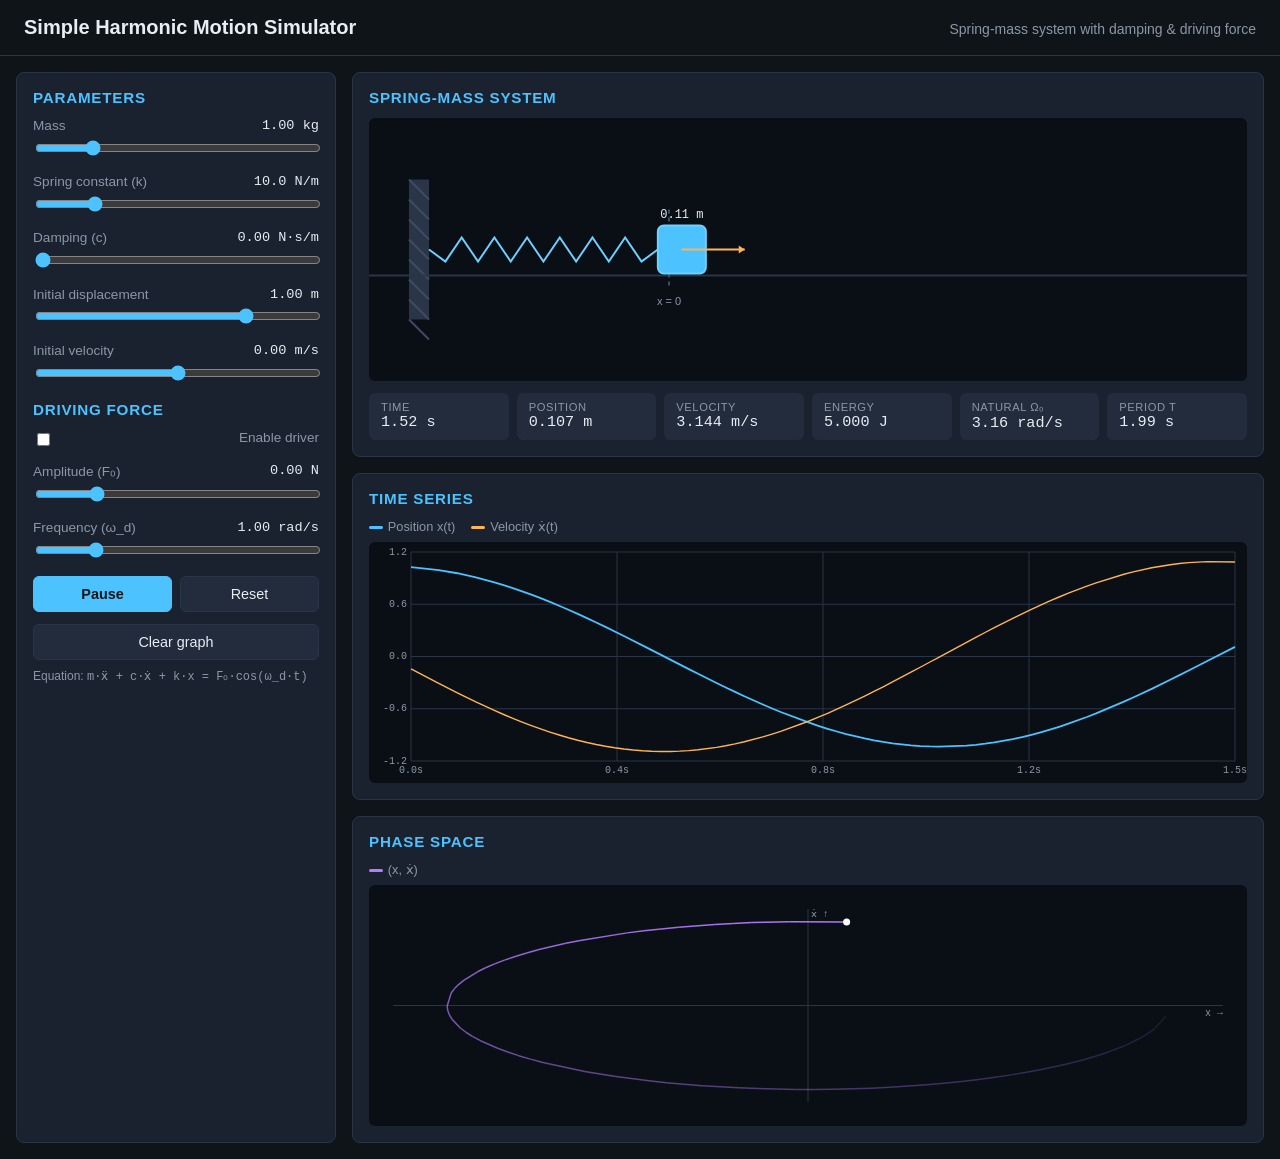
==== index.html @ 5de54f71 "Add simple harmonic motion simulator Single-page HTML/JS simulator for a spring-mass system. Integra" ====
<!DOCTYPE html>
<html lang="en">
<head>
<meta charset="UTF-8" />
<meta name="viewport" content="width=device-width, initial-scale=1.0" />
<title>Simple Harmonic Motion Simulator</title>
<style>
  :root {
    --bg: #0f1419;
    --panel: #1a2230;
    --panel-2: #222c3d;
    --text: #e6edf3;
    --muted: #8b97a8;
    --accent: #4cc2ff;
    --accent-2: #ffb454;
    --danger: #ff6b6b;
    --grid: #2a3547;
  }
  * { box-sizing: border-box; }
  html, body {
    margin: 0;
    padding: 0;
    background: var(--bg);
    color: var(--text);
    font-family: -apple-system, BlinkMacSystemFont, "Segoe UI", Roboto, sans-serif;
    min-height: 100vh;
  }
  header {
    padding: 1rem 1.5rem;
    border-bottom: 1px solid var(--grid);
    display: flex;
    justify-content: space-between;
    align-items: baseline;
    flex-wrap: wrap;
    gap: 0.5rem;
  }
  header h1 { margin: 0; font-size: 1.25rem; font-weight: 600; }
  header .subtitle { color: var(--muted); font-size: 0.875rem; }
  .layout {
    display: grid;
    grid-template-columns: 320px 1fr;
    gap: 1rem;
    padding: 1rem;
  }
  @media (max-width: 900px) {
    .layout { grid-template-columns: 1fr; }
  }
  .panel {
    background: var(--panel);
    border: 1px solid var(--grid);
    border-radius: 8px;
    padding: 1rem;
  }
  .panel h2 {
    margin: 0 0 0.75rem 0;
    font-size: 0.95rem;
    font-weight: 600;
    color: var(--accent);
    text-transform: uppercase;
    letter-spacing: 0.05em;
  }
  .control {
    margin-bottom: 0.9rem;
  }
  .control label {
    display: flex;
    justify-content: space-between;
    font-size: 0.85rem;
    color: var(--muted);
    margin-bottom: 0.3rem;
  }
  .control label .value {
    color: var(--text);
    font-variant-numeric: tabular-nums;
    font-family: ui-monospace, "SF Mono", Menlo, monospace;
  }
  .control input[type="range"] {
    width: 100%;
    accent-color: var(--accent);
  }
  .control input[type="checkbox"] {
    margin-right: 0.5rem;
    accent-color: var(--accent);
  }
  .button-row {
    display: grid;
    grid-template-columns: 1fr 1fr;
    gap: 0.5rem;
    margin-top: 0.75rem;
  }
  button {
    background: var(--panel-2);
    color: var(--text);
    border: 1px solid var(--grid);
    border-radius: 6px;
    padding: 0.55rem 0.75rem;
    cursor: pointer;
    font-size: 0.9rem;
    transition: background 0.15s, border-color 0.15s;
  }
  button:hover { background: #2d3a50; border-color: var(--accent); }
  button.primary { background: var(--accent); color: #0f1419; border-color: var(--accent); font-weight: 600; }
  button.primary:hover { background: #6dd0ff; }
  .stage {
    display: flex;
    flex-direction: column;
    gap: 1rem;
  }
  canvas {
    display: block;
    width: 100%;
    background: #0a0f16;
    border-radius: 6px;
  }
  .readout {
    display: grid;
    grid-template-columns: repeat(auto-fit, minmax(120px, 1fr));
    gap: 0.5rem;
    margin-top: 0.75rem;
  }
  .readout .item {
    background: var(--panel-2);
    border-radius: 6px;
    padding: 0.5rem 0.75rem;
  }
  .readout .item .k {
    font-size: 0.7rem;
    color: var(--muted);
    text-transform: uppercase;
    letter-spacing: 0.05em;
  }
  .readout .item .v {
    font-family: ui-monospace, "SF Mono", Menlo, monospace;
    font-size: 0.95rem;
    font-variant-numeric: tabular-nums;
  }
  .legend {
    display: flex;
    gap: 1rem;
    font-size: 0.8rem;
    color: var(--muted);
    margin-bottom: 0.5rem;
  }
  .legend .swatch {
    display: inline-block;
    width: 14px;
    height: 3px;
    vertical-align: middle;
    margin-right: 0.3rem;
    border-radius: 2px;
  }
  .note {
    font-size: 0.75rem;
    color: var(--muted);
    margin-top: 0.5rem;
    line-height: 1.4;
  }
</style>
</head>
<body>
<header>
  <h1>Simple Harmonic Motion Simulator</h1>
  <div class="subtitle">Spring-mass system with damping &amp; driving force</div>
</header>

<div class="layout">
  <aside class="panel">
    <h2>Parameters</h2>

    <div class="control">
      <label>Mass <span class="value" id="massValue">1.00 kg</span></label>
      <input type="range" id="mass" min="0.1" max="5" step="0.05" value="1" />
    </div>

    <div class="control">
      <label>Spring constant (k) <span class="value" id="kValue">10.0 N/m</span></label>
      <input type="range" id="k" min="0.5" max="50" step="0.1" value="10" />
    </div>

    <div class="control">
      <label>Damping (c) <span class="value" id="cValue">0.00 N·s/m</span></label>
      <input type="range" id="c" min="0" max="4" step="0.01" value="0" />
    </div>

    <div class="control">
      <label>Initial displacement <span class="value" id="x0Value">1.00 m</span></label>
      <input type="range" id="x0" min="-2" max="2" step="0.05" value="1" />
    </div>

    <div class="control">
      <label>Initial velocity <span class="value" id="v0Value">0.00 m/s</span></label>
      <input type="range" id="v0" min="-5" max="5" step="0.05" value="0" />
    </div>

    <h2 style="margin-top:1rem">Driving Force</h2>
    <div class="control">
      <label><input type="checkbox" id="driveEnabled" /> Enable driver</label>
    </div>
    <div class="control">
      <label>Amplitude (F₀) <span class="value" id="fValue">0.00 N</span></label>
      <input type="range" id="driveF" min="0" max="10" step="0.1" value="2" />
    </div>
    <div class="control">
      <label>Frequency (ω_d) <span class="value" id="wdValue">1.00 rad/s</span></label>
      <input type="range" id="driveW" min="0.1" max="15" step="0.05" value="3" />
    </div>

    <div class="button-row">
      <button id="playBtn" class="primary">Pause</button>
      <button id="resetBtn">Reset</button>
    </div>
    <div class="button-row" style="grid-template-columns: 1fr;">
      <button id="clearTraceBtn">Clear graph</button>
    </div>

    <p class="note">
      Equation: <span style="font-family:ui-monospace,monospace">m·ẍ + c·ẋ + k·x = F₀·cos(ω_d·t)</span>
    </p>
  </aside>

  <main class="stage">
    <div class="panel">
      <h2>Spring-Mass System</h2>
      <canvas id="sim" width="800" height="240"></canvas>
      <div class="readout">
        <div class="item"><div class="k">Time</div><div class="v" id="rTime">0.00 s</div></div>
        <div class="item"><div class="k">Position</div><div class="v" id="rX">0.00 m</div></div>
        <div class="item"><div class="k">Velocity</div><div class="v" id="rV">0.00 m/s</div></div>
        <div class="item"><div class="k">Energy</div><div class="v" id="rE">0.00 J</div></div>
        <div class="item"><div class="k">Natural ω₀</div><div class="v" id="rW0">0.00 rad/s</div></div>
        <div class="item"><div class="k">Period T</div><div class="v" id="rT">0.00 s</div></div>
      </div>
    </div>

    <div class="panel">
      <h2>Time Series</h2>
      <div class="legend">
        <span><span class="swatch" style="background:#4cc2ff"></span>Position x(t)</span>
        <span><span class="swatch" style="background:#ffb454"></span>Velocity ẋ(t)</span>
      </div>
      <canvas id="graph" width="800" height="220"></canvas>
    </div>

    <div class="panel">
      <h2>Phase Space</h2>
      <div class="legend">
        <span><span class="swatch" style="background:#b47cff"></span>(x, ẋ)</span>
      </div>
      <canvas id="phase" width="800" height="220"></canvas>
    </div>
  </main>
</div>

<script>
(() => {
  "use strict";

  const params = {
    m: 1, k: 10, c: 0, x0: 1, v0: 0,
    driveEnabled: false, F0: 2, wd: 3,
  };

  const state = {
    t: 0, x: params.x0, v: params.v0,
    running: true,
  };

  // Trace buffers
  const MAX_SAMPLES = 1200;
  const trace = { t: [], x: [], v: [] };
  const phaseTrace = { x: [], v: [] };
  const PHASE_MAX = 800;

  // Bind controls
  const bind = (id, key, fmt) => {
    const el = document.getElementById(id);
    const out = document.getElementById(id + "Value");
    const update = () => {
      params[key] = parseFloat(el.value);
      if (out) out.textContent = fmt(params[key]);
    };
    el.addEventListener("input", update);
    update();
  };
  bind("mass", "m", v => v.toFixed(2) + " kg");
  bind("k", "k", v => v.toFixed(1) + " N/m");
  bind("c", "c", v => v.toFixed(2) + " N·s/m");
  bind("x0", "x0", v => v.toFixed(2) + " m");
  bind("v0", "v0", v => v.toFixed(2) + " m/s");
  bind("driveF", "F0", v => v.toFixed(2) + " N");
  bind("driveW", "wd", v => v.toFixed(2) + " rad/s");

  const driveCb = document.getElementById("driveEnabled");
  driveCb.addEventListener("change", () => { params.driveEnabled = driveCb.checked; });

  document.getElementById("playBtn").addEventListener("click", (e) => {
    state.running = !state.running;
    e.target.textContent = state.running ? "Pause" : "Play";
  });
  document.getElementById("resetBtn").addEventListener("click", () => {
    state.t = 0;
    state.x = params.x0;
    state.v = params.v0;
    trace.t.length = trace.x.length = trace.v.length = 0;
    phaseTrace.x.length = phaseTrace.v.length = 0;
  });
  document.getElementById("clearTraceBtn").addEventListener("click", () => {
    trace.t.length = trace.x.length = trace.v.length = 0;
    phaseTrace.x.length = phaseTrace.v.length = 0;
  });

  // Force function for the ODE
  const force = (x, v, t) => {
    const spring = -params.k * x;
    const damp = -params.c * v;
    const drive = params.driveEnabled ? params.F0 * Math.cos(params.wd * t) : 0;
    return (spring + damp + drive) / params.m;
  };

  // RK4 integrator for m·ẍ + c·ẋ + k·x = F(t)
  const rk4Step = (dt) => {
    const { x, v, t } = state;
    const k1x = v;
    const k1v = force(x, v, t);
    const k2x = v + 0.5 * dt * k1v;
    const k2v = force(x + 0.5 * dt * k1x, v + 0.5 * dt * k1v, t + 0.5 * dt);
    const k3x = v + 0.5 * dt * k2v;
    const k3v = force(x + 0.5 * dt * k2x, v + 0.5 * dt * k2v, t + 0.5 * dt);
    const k4x = v + dt * k3v;
    const k4v = force(x + dt * k3x, v + dt * k3v, t + dt);
    state.x += (dt / 6) * (k1x + 2 * k2x + 2 * k3x + k4x);
    state.v += (dt / 6) * (k1v + 2 * k2v + 2 * k3v + k4v);
    state.t += dt;
  };

  // DPI-aware canvas helper
  const fitCanvas = (canvas) => {
    const dpr = window.devicePixelRatio || 1;
    const rect = canvas.getBoundingClientRect();
    if (canvas.width !== Math.floor(rect.width * dpr) ||
        canvas.height !== Math.floor(rect.height * dpr)) {
      canvas.width = Math.floor(rect.width * dpr);
      canvas.height = Math.floor(rect.height * dpr);
    }
    const ctx = canvas.getContext("2d");
    ctx.setTransform(dpr, 0, 0, dpr, 0, 0);
    return { ctx, w: rect.width, h: rect.height };
  };

  // ---------- Rendering ----------
  const simCanvas = document.getElementById("sim");
  const graphCanvas = document.getElementById("graph");
  const phaseCanvas = document.getElementById("phase");

  const drawSim = () => {
    const { ctx, w, h } = fitCanvas(simCanvas);
    ctx.clearRect(0, 0, w, h);

    const wallX = 60;
    const baseY = h / 2;
    const pxPerM = Math.min((w - wallX - 100) / 4, 120);
    const massX = wallX + pxPerM * (2 + state.x);
    const massSize = 48;

    // Wall
    ctx.fillStyle = "#2a3547";
    ctx.fillRect(wallX - 20, baseY - 70, 20, 140);
    ctx.strokeStyle = "#3d4c64";
    for (let i = 0; i < 8; i++) {
      ctx.beginPath();
      ctx.moveTo(wallX - 20, baseY - 70 + i * 20);
      ctx.lineTo(wallX, baseY - 70 + i * 20 + 20);
      ctx.stroke();
    }

    // Floor
    ctx.strokeStyle = "#2a3547";
    ctx.lineWidth = 2;
    ctx.beginPath();
    ctx.moveTo(0, baseY + massSize / 2 + 2);
    ctx.lineTo(w, baseY + massSize / 2 + 2);
    ctx.stroke();

    // Equilibrium marker
    const equilibriumX = wallX + pxPerM * 2;
    ctx.strokeStyle = "#3d4c64";
    ctx.setLineDash([4, 4]);
    ctx.beginPath();
    ctx.moveTo(equilibriumX, baseY - 40);
    ctx.lineTo(equilibriumX, baseY + 40);
    ctx.stroke();
    ctx.setLineDash([]);
    ctx.fillStyle = "#8b97a8";
    ctx.font = "11px -apple-system, sans-serif";
    ctx.textAlign = "center";
    ctx.fillText("x = 0", equilibriumX, baseY + 55);

    // Spring (zigzag)
    const coils = 14;
    const springStart = wallX;
    const springEnd = massX - massSize / 2;
    const springLen = springEnd - springStart;
    const amp = 12;
    ctx.strokeStyle = "#6dd0ff";
    ctx.lineWidth = 2;
    ctx.beginPath();
    ctx.moveTo(springStart, baseY);
    for (let i = 1; i < coils; i++) {
      const x = springStart + (i / coils) * springLen;
      const y = baseY + (i % 2 === 0 ? -amp : amp);
      ctx.lineTo(x, y);
    }
    ctx.lineTo(springEnd, baseY);
    ctx.stroke();

    // Mass block
    ctx.fillStyle = "#4cc2ff";
    ctx.strokeStyle = "#6dd0ff";
    ctx.lineWidth = 2;
    const mx = massX - massSize / 2;
    const my = baseY - massSize / 2;
    ctx.beginPath();
    ctx.roundRect(mx, my, massSize, massSize, 6);
    ctx.fill();
    ctx.stroke();

    // Velocity arrow
    if (Math.abs(state.v) > 0.05) {
      const arrowLen = Math.sign(state.v) * Math.min(80, Math.abs(state.v) * 20);
      const ay = baseY;
      const ax0 = massX;
      const ax1 = massX + arrowLen;
      ctx.strokeStyle = "#ffb454";
      ctx.fillStyle = "#ffb454";
      ctx.lineWidth = 2;
      ctx.beginPath();
      ctx.moveTo(ax0, ay);
      ctx.lineTo(ax1, ay);
      ctx.stroke();
      const head = 6 * Math.sign(state.v);
      ctx.beginPath();
      ctx.moveTo(ax1, ay);
      ctx.lineTo(ax1 - head, ay - 4);
      ctx.lineTo(ax1 - head, ay + 4);
      ctx.closePath();
      ctx.fill();
    }

    // Position text
    ctx.fillStyle = "#e6edf3";
    ctx.font = "12px ui-monospace, monospace";
    ctx.textAlign = "center";
    ctx.fillText(state.x.toFixed(2) + " m", massX, my - 8);
  };

  const drawGraph = () => {
    const { ctx, w, h } = fitCanvas(graphCanvas);
    ctx.clearRect(0, 0, w, h);
    if (trace.t.length < 2) return;

    const pad = { l: 42, r: 12, t: 10, b: 22 };
    const plotW = w - pad.l - pad.r;
    const plotH = h - pad.t - pad.b;

    const t0 = trace.t[0];
    const t1 = trace.t[trace.t.length - 1];
    const tRange = Math.max(0.5, t1 - t0);

    let maxVal = 0.1;
    for (let i = 0; i < trace.x.length; i++) {
      maxVal = Math.max(maxVal, Math.abs(trace.x[i]), Math.abs(trace.v[i]) / 3);
    }
    maxVal *= 1.1;

    // Grid
    ctx.strokeStyle = "#2a3547";
    ctx.lineWidth = 1;
    ctx.font = "10px ui-monospace, monospace";
    ctx.fillStyle = "#8b97a8";
    ctx.textAlign = "right";
    ctx.textBaseline = "middle";
    for (let i = -2; i <= 2; i++) {
      const y = pad.t + plotH / 2 - (i / 2) * (plotH / 2);
      ctx.beginPath();
      ctx.moveTo(pad.l, y);
      ctx.lineTo(pad.l + plotW, y);
      ctx.stroke();
      ctx.fillText((i / 2 * maxVal).toFixed(1), pad.l - 4, y);
    }
    ctx.textAlign = "center";
    ctx.textBaseline = "top";
    for (let i = 0; i <= 4; i++) {
      const x = pad.l + (i / 4) * plotW;
      ctx.beginPath();
      ctx.moveTo(x, pad.t);
      ctx.lineTo(x, pad.t + plotH);
      ctx.stroke();
      ctx.fillText((t0 + (i / 4) * tRange).toFixed(1) + "s", x, pad.t + plotH + 4);
    }

    const toY = (v) => pad.t + plotH / 2 - (v / maxVal) * (plotH / 2);
    const toX = (t) => pad.l + ((t - t0) / tRange) * plotW;

    // Position
    ctx.strokeStyle = "#4cc2ff";
    ctx.lineWidth = 1.8;
    ctx.beginPath();
    for (let i = 0; i < trace.t.length; i++) {
      const x = toX(trace.t[i]);
      const y = toY(trace.x[i]);
      if (i === 0) ctx.moveTo(x, y); else ctx.lineTo(x, y);
    }
    ctx.stroke();

    // Velocity (scaled down so both fit nicely)
    ctx.strokeStyle = "#ffb454";
    ctx.lineWidth = 1.4;
    ctx.beginPath();
    for (let i = 0; i < trace.t.length; i++) {
      const x = toX(trace.t[i]);
      const y = toY(trace.v[i] / 3);
      if (i === 0) ctx.moveTo(x, y); else ctx.lineTo(x, y);
    }
    ctx.stroke();
  };

  const drawPhase = () => {
    const { ctx, w, h } = fitCanvas(phaseCanvas);
    ctx.clearRect(0, 0, w, h);
    if (phaseTrace.x.length < 2) return;

    const pad = 24;
    let maxX = 0.1, maxV = 0.1;
    for (let i = 0; i < phaseTrace.x.length; i++) {
      maxX = Math.max(maxX, Math.abs(phaseTrace.x[i]));
      maxV = Math.max(maxV, Math.abs(phaseTrace.v[i]));
    }
    maxX *= 1.15; maxV *= 1.15;

    const cx = w / 2, cy = h / 2;
    const sx = (w / 2 - pad) / maxX;
    const sy = (h / 2 - pad) / maxV;

    // Axes
    ctx.strokeStyle = "#2a3547";
    ctx.lineWidth = 1;
    ctx.beginPath();
    ctx.moveTo(pad, cy); ctx.lineTo(w - pad, cy);
    ctx.moveTo(cx, pad); ctx.lineTo(cx, h - pad);
    ctx.stroke();

    ctx.fillStyle = "#8b97a8";
    ctx.font = "10px ui-monospace, monospace";
    ctx.textAlign = "right"; ctx.textBaseline = "top";
    ctx.fillText("x →", w - pad, cy + 3);
    ctx.textAlign = "left";
    ctx.fillText("ẋ ↑", cx + 3, pad);

    // Trajectory - gradient along trace
    const n = phaseTrace.x.length;
    for (let i = 1; i < n; i++) {
      const a = (i / n) * 0.9 + 0.1;
      ctx.strokeStyle = `rgba(180, 124, 255, ${a})`;
      ctx.lineWidth = 1.5;
      ctx.beginPath();
      ctx.moveTo(cx + phaseTrace.x[i - 1] * sx, cy - phaseTrace.v[i - 1] * sy);
      ctx.lineTo(cx + phaseTrace.x[i] * sx, cy - phaseTrace.v[i] * sy);
      ctx.stroke();
    }

    // Current point
    ctx.fillStyle = "#ffffff";
    ctx.beginPath();
    ctx.arc(cx + state.x * sx, cy - state.v * sy, 3.5, 0, Math.PI * 2);
    ctx.fill();
  };

  // Readouts
  const rTime = document.getElementById("rTime");
  const rX = document.getElementById("rX");
  const rV = document.getElementById("rV");
  const rE = document.getElementById("rE");
  const rW0 = document.getElementById("rW0");
  const rT = document.getElementById("rT");

  const updateReadouts = () => {
    const w0 = Math.sqrt(params.k / params.m);
    const T = (2 * Math.PI) / w0;
    const E = 0.5 * params.m * state.v * state.v + 0.5 * params.k * state.x * state.x;
    rTime.textContent = state.t.toFixed(2) + " s";
    rX.textContent = state.x.toFixed(3) + " m";
    rV.textContent = state.v.toFixed(3) + " m/s";
    rE.textContent = E.toFixed(3) + " J";
    rW0.textContent = w0.toFixed(2) + " rad/s";
    rT.textContent = T.toFixed(2) + " s";
  };

  // Main loop
  let lastFrame = performance.now();
  let sampleAccum = 0;
  const SAMPLE_INTERVAL = 1 / 120; // seconds between samples

  const frame = (now) => {
    const dtReal = Math.min(0.05, (now - lastFrame) / 1000);
    lastFrame = now;

    if (state.running) {
      // Substeps for stability
      const target = dtReal;
      const substeps = Math.max(4, Math.ceil(target / 0.002));
      const h = target / substeps;
      for (let i = 0; i < substeps; i++) rk4Step(h);

      sampleAccum += target;
      while (sampleAccum >= SAMPLE_INTERVAL) {
        sampleAccum -= SAMPLE_INTERVAL;
        trace.t.push(state.t);
        trace.x.push(state.x);
        trace.v.push(state.v);
        if (trace.t.length > MAX_SAMPLES) {
          trace.t.shift(); trace.x.shift(); trace.v.shift();
        }
        phaseTrace.x.push(state.x);
        phaseTrace.v.push(state.v);
        if (phaseTrace.x.length > PHASE_MAX) {
          phaseTrace.x.shift(); phaseTrace.v.shift();
        }
      }
    }

    drawSim();
    drawGraph();
    drawPhase();
    updateReadouts();

    requestAnimationFrame(frame);
  };

  // Polyfill for roundRect on older browsers
  if (!CanvasRenderingContext2D.prototype.roundRect) {
    CanvasRenderingContext2D.prototype.roundRect = function (x, y, w, h, r) {
      this.beginPath();
      this.moveTo(x + r, y);
      this.arcTo(x + w, y, x + w, y + h, r);
      this.arcTo(x + w, y + h, x, y + h, r);
      this.arcTo(x, y + h, x, y, r);
      this.arcTo(x, y, x + w, y, r);
      this.closePath();
      return this;
    };
  }

  requestAnimationFrame(frame);
})();
</script>
</body>
</html>
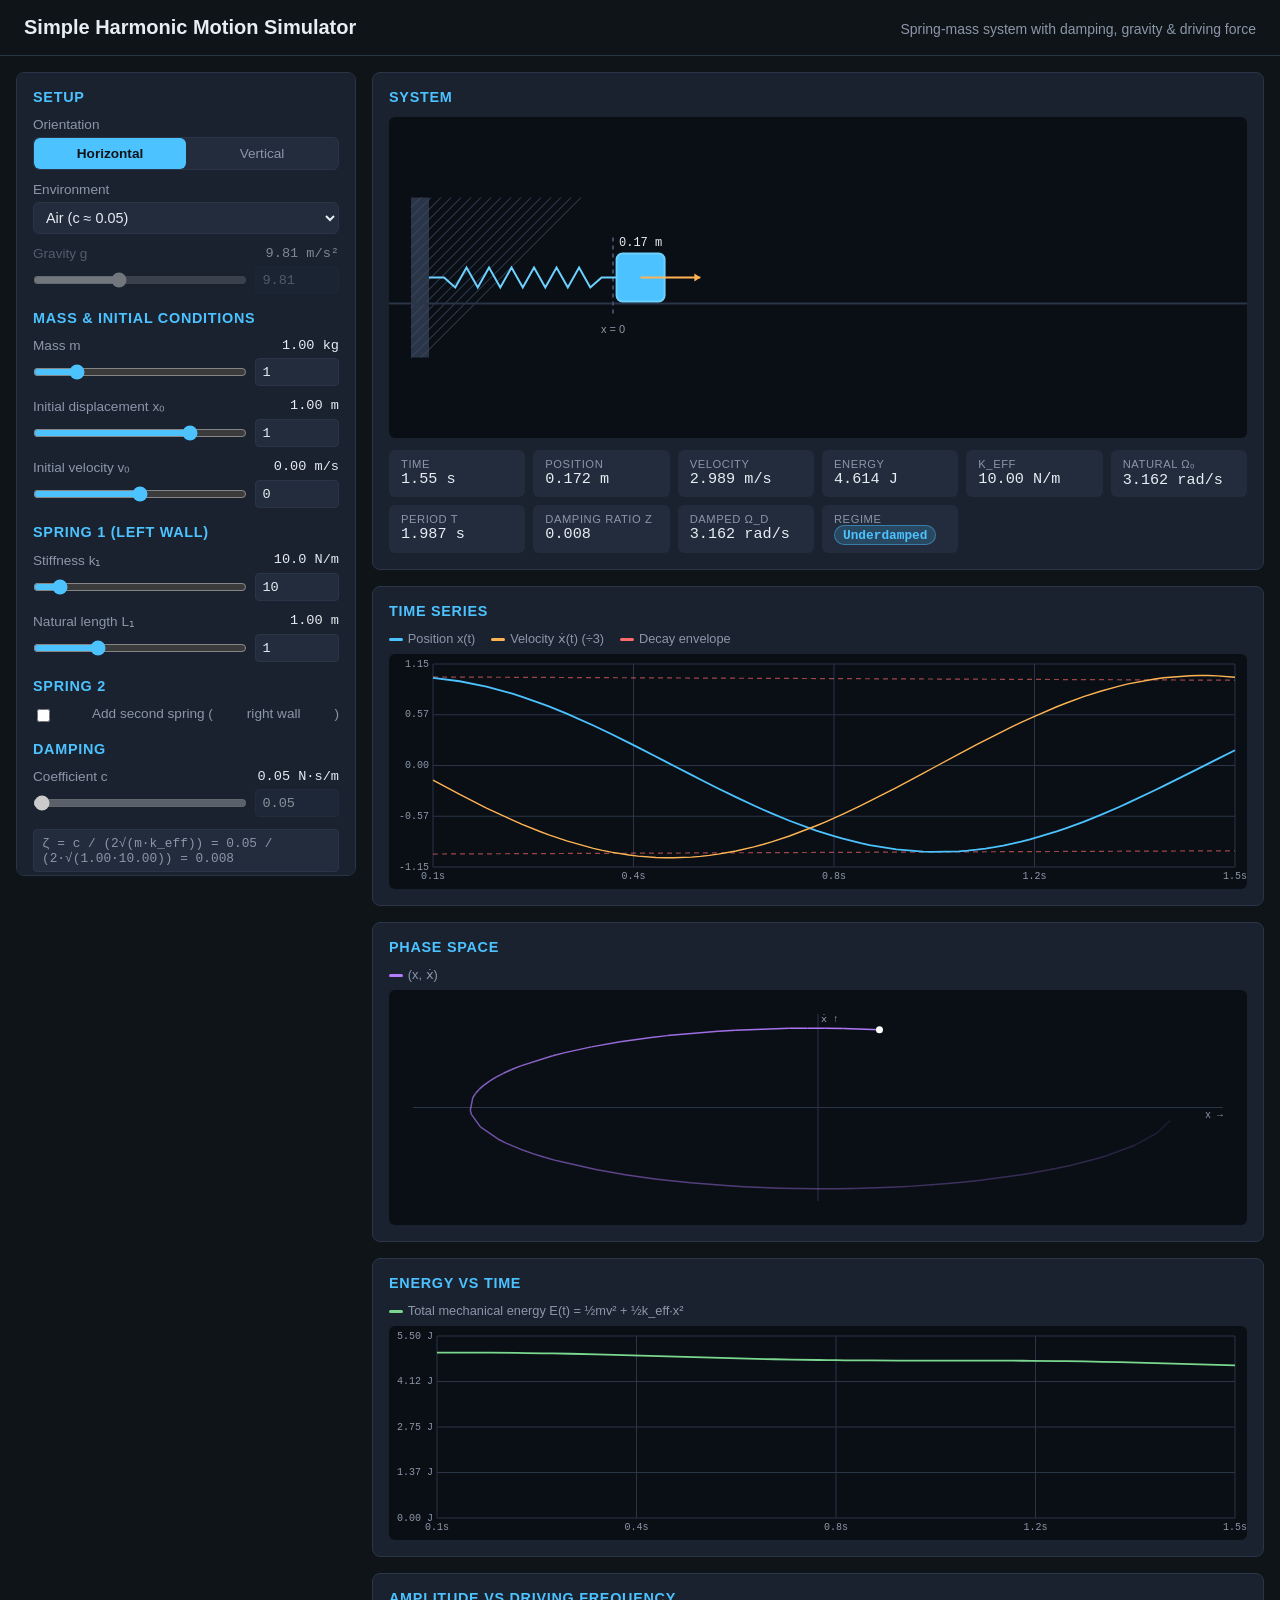
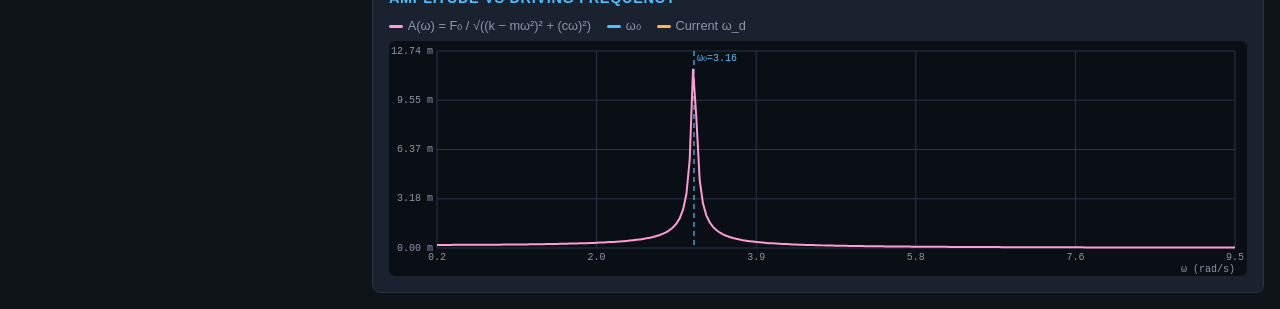
==== commit 67b5a683: "Expand simulator: orientation, 2 springs, gravity, damping viz - Horizontal/vertical toggle; vertica" ====
--- a/index.html
+++ b/index.html
@@ -4,231 +4,169 @@
 <meta charset="UTF-8" />
 <meta name="viewport" content="width=device-width, initial-scale=1.0" />
 <title>Simple Harmonic Motion Simulator</title>
-<style>
-  :root {
-    --bg: #0f1419;
-    --panel: #1a2230;
-    --panel-2: #222c3d;
-    --text: #e6edf3;
-    --muted: #8b97a8;
-    --accent: #4cc2ff;
-    --accent-2: #ffb454;
-    --danger: #ff6b6b;
-    --grid: #2a3547;
-  }
-  * { box-sizing: border-box; }
-  html, body {
-    margin: 0;
-    padding: 0;
-    background: var(--bg);
-    color: var(--text);
-    font-family: -apple-system, BlinkMacSystemFont, "Segoe UI", Roboto, sans-serif;
-    min-height: 100vh;
-  }
-  header {
-    padding: 1rem 1.5rem;
-    border-bottom: 1px solid var(--grid);
-    display: flex;
-    justify-content: space-between;
-    align-items: baseline;
-    flex-wrap: wrap;
-    gap: 0.5rem;
-  }
-  header h1 { margin: 0; font-size: 1.25rem; font-weight: 600; }
-  header .subtitle { color: var(--muted); font-size: 0.875rem; }
-  .layout {
-    display: grid;
-    grid-template-columns: 320px 1fr;
-    gap: 1rem;
-    padding: 1rem;
-  }
-  @media (max-width: 900px) {
-    .layout { grid-template-columns: 1fr; }
-  }
-  .panel {
-    background: var(--panel);
-    border: 1px solid var(--grid);
-    border-radius: 8px;
-    padding: 1rem;
-  }
-  .panel h2 {
-    margin: 0 0 0.75rem 0;
-    font-size: 0.95rem;
-    font-weight: 600;
-    color: var(--accent);
-    text-transform: uppercase;
-    letter-spacing: 0.05em;
-  }
-  .control {
-    margin-bottom: 0.9rem;
-  }
-  .control label {
-    display: flex;
-    justify-content: space-between;
-    font-size: 0.85rem;
-    color: var(--muted);
-    margin-bottom: 0.3rem;
-  }
-  .control label .value {
-    color: var(--text);
-    font-variant-numeric: tabular-nums;
-    font-family: ui-monospace, "SF Mono", Menlo, monospace;
-  }
-  .control input[type="range"] {
-    width: 100%;
-    accent-color: var(--accent);
-  }
-  .control input[type="checkbox"] {
-    margin-right: 0.5rem;
-    accent-color: var(--accent);
-  }
-  .button-row {
-    display: grid;
-    grid-template-columns: 1fr 1fr;
-    gap: 0.5rem;
-    margin-top: 0.75rem;
-  }
-  button {
-    background: var(--panel-2);
-    color: var(--text);
-    border: 1px solid var(--grid);
-    border-radius: 6px;
-    padding: 0.55rem 0.75rem;
-    cursor: pointer;
-    font-size: 0.9rem;
-    transition: background 0.15s, border-color 0.15s;
-  }
-  button:hover { background: #2d3a50; border-color: var(--accent); }
-  button.primary { background: var(--accent); color: #0f1419; border-color: var(--accent); font-weight: 600; }
-  button.primary:hover { background: #6dd0ff; }
-  .stage {
-    display: flex;
-    flex-direction: column;
-    gap: 1rem;
-  }
-  canvas {
-    display: block;
-    width: 100%;
-    background: #0a0f16;
-    border-radius: 6px;
-  }
-  .readout {
-    display: grid;
-    grid-template-columns: repeat(auto-fit, minmax(120px, 1fr));
-    gap: 0.5rem;
-    margin-top: 0.75rem;
-  }
-  .readout .item {
-    background: var(--panel-2);
-    border-radius: 6px;
-    padding: 0.5rem 0.75rem;
-  }
-  .readout .item .k {
-    font-size: 0.7rem;
-    color: var(--muted);
-    text-transform: uppercase;
-    letter-spacing: 0.05em;
-  }
-  .readout .item .v {
-    font-family: ui-monospace, "SF Mono", Menlo, monospace;
-    font-size: 0.95rem;
-    font-variant-numeric: tabular-nums;
-  }
-  .legend {
-    display: flex;
-    gap: 1rem;
-    font-size: 0.8rem;
-    color: var(--muted);
-    margin-bottom: 0.5rem;
-  }
-  .legend .swatch {
-    display: inline-block;
-    width: 14px;
-    height: 3px;
-    vertical-align: middle;
-    margin-right: 0.3rem;
-    border-radius: 2px;
-  }
-  .note {
-    font-size: 0.75rem;
-    color: var(--muted);
-    margin-top: 0.5rem;
-    line-height: 1.4;
-  }
-</style>
+<link rel="stylesheet" href="style.css" />
 </head>
 <body>
 <header>
   <h1>Simple Harmonic Motion Simulator</h1>
-  <div class="subtitle">Spring-mass system with damping &amp; driving force</div>
+  <div class="subtitle">Spring-mass system with damping, gravity &amp; driving force</div>
 </header>
 
 <div class="layout">
-  <aside class="panel">
-    <h2>Parameters</h2>
-
-    <div class="control">
-      <label>Mass <span class="value" id="massValue">1.00 kg</span></label>
-      <input type="range" id="mass" min="0.1" max="5" step="0.05" value="1" />
-    </div>
-
-    <div class="control">
-      <label>Spring constant (k) <span class="value" id="kValue">10.0 N/m</span></label>
-      <input type="range" id="k" min="0.5" max="50" step="0.1" value="10" />
-    </div>
-
-    <div class="control">
-      <label>Damping (c) <span class="value" id="cValue">0.00 N·s/m</span></label>
-      <input type="range" id="c" min="0" max="4" step="0.01" value="0" />
-    </div>
-
-    <div class="control">
-      <label>Initial displacement <span class="value" id="x0Value">1.00 m</span></label>
-      <input type="range" id="x0" min="-2" max="2" step="0.05" value="1" />
-    </div>
-
-    <div class="control">
-      <label>Initial velocity <span class="value" id="v0Value">0.00 m/s</span></label>
-      <input type="range" id="v0" min="-5" max="5" step="0.05" value="0" />
-    </div>
-
-    <h2 style="margin-top:1rem">Driving Force</h2>
+  <aside class="panel sidebar">
+    <h2>Setup</h2>
+
+    <div class="control">
+      <label>Orientation</label>
+      <div class="segmented" id="orientation">
+        <button data-value="horizontal" class="active">Horizontal</button>
+        <button data-value="vertical">Vertical</button>
+      </div>
+    </div>
+
+    <div class="control">
+      <label>Environment</label>
+      <select id="environment">
+        <option value="vacuum">Vacuum (c = 0)</option>
+        <option value="air" selected>Air (c ≈ 0.05)</option>
+        <option value="water">Water (c ≈ 1.5)</option>
+        <option value="oil">Oil (c ≈ 4.0)</option>
+        <option value="honey">Honey (c ≈ 8.0)</option>
+        <option value="custom">Custom</option>
+      </select>
+    </div>
+
+    <div class="control" id="gravityRow">
+      <label>Gravity g <span class="value" id="gOut">9.81 m/s²</span></label>
+      <div class="dual">
+        <input type="range" id="gRange" min="0" max="25" step="0.01" value="9.81" />
+        <input type="number" id="gNum" step="0.01" value="9.81" inputmode="decimal" />
+      </div>
+    </div>
+
+    <h2>Mass &amp; Initial Conditions</h2>
+
+    <div class="control">
+      <label>Mass m <span class="value" id="mOut">1.00 kg</span></label>
+      <div class="dual">
+        <input type="range" id="mRange" min="0.1" max="5" step="0.05" value="1" />
+        <input type="number" id="mNum" step="0.01" value="1" inputmode="decimal" />
+      </div>
+    </div>
+
+    <div class="control">
+      <label>Initial displacement x₀ <span class="value" id="x0Out">1.00 m</span></label>
+      <div class="dual">
+        <input type="range" id="x0Range" min="-2" max="2" step="0.05" value="1" />
+        <input type="number" id="x0Num" step="0.01" value="1" inputmode="decimal" />
+      </div>
+    </div>
+
+    <div class="control">
+      <label>Initial velocity v₀ <span class="value" id="v0Out">0.00 m/s</span></label>
+      <div class="dual">
+        <input type="range" id="v0Range" min="-5" max="5" step="0.05" value="0" />
+        <input type="number" id="v0Num" step="0.01" value="0" inputmode="decimal" />
+      </div>
+    </div>
+
+    <h2 id="spring1Title">Spring 1 (Left wall)</h2>
+
+    <div class="control">
+      <label>Stiffness k₁ <span class="value" id="k1Out">10.0 N/m</span></label>
+      <div class="dual">
+        <input type="range" id="k1Range" min="0.5" max="100" step="0.1" value="10" />
+        <input type="number" id="k1Num" step="0.1" value="10" inputmode="decimal" />
+      </div>
+    </div>
+
+    <div class="control">
+      <label>Natural length L₁ <span class="value" id="L1Out">1.00 m</span></label>
+      <div class="dual">
+        <input type="range" id="L1Range" min="0.2" max="3" step="0.05" value="1" />
+        <input type="number" id="L1Num" step="0.01" value="1" inputmode="decimal" />
+      </div>
+    </div>
+
+    <h2 id="spring2Title">Spring 2</h2>
+    <div class="control">
+      <label><input type="checkbox" id="spring2Enabled" /> Add second spring (<span id="spring2LocLabel">right wall</span>)</label>
+    </div>
+    <div id="spring2Controls" class="hidden">
+      <div class="control">
+        <label>Stiffness k₂ <span class="value" id="k2Out">10.0 N/m</span></label>
+        <div class="dual">
+          <input type="range" id="k2Range" min="0.5" max="100" step="0.1" value="10" />
+          <input type="number" id="k2Num" step="0.1" value="10" inputmode="decimal" />
+        </div>
+      </div>
+      <div class="control">
+        <label>Natural length L₂ <span class="value" id="L2Out">1.00 m</span></label>
+        <div class="dual">
+          <input type="range" id="L2Range" min="0.2" max="3" step="0.05" value="1" />
+          <input type="number" id="L2Num" step="0.01" value="1" inputmode="decimal" />
+        </div>
+      </div>
+    </div>
+
+    <h2>Damping</h2>
+    <div class="control">
+      <label>Coefficient c <span class="value" id="cOut">0.05 N·s/m</span></label>
+      <div class="dual">
+        <input type="range" id="cRange" min="0" max="15" step="0.01" value="0.05" />
+        <input type="number" id="cNum" step="0.01" value="0.05" inputmode="decimal" disabled />
+      </div>
+    </div>
+    <div class="formula" id="dampingFormula">ζ = c / (2√(m·k)) = 0.008</div>
+
+    <h2>Driving Force</h2>
     <div class="control">
       <label><input type="checkbox" id="driveEnabled" /> Enable driver</label>
     </div>
     <div class="control">
-      <label>Amplitude (F₀) <span class="value" id="fValue">0.00 N</span></label>
-      <input type="range" id="driveF" min="0" max="10" step="0.1" value="2" />
-    </div>
-    <div class="control">
-      <label>Frequency (ω_d) <span class="value" id="wdValue">1.00 rad/s</span></label>
-      <input type="range" id="driveW" min="0.1" max="15" step="0.05" value="3" />
+      <label>Amplitude F₀ <span class="value" id="F0Out">2.00 N</span></label>
+      <div class="dual">
+        <input type="range" id="F0Range" min="0" max="20" step="0.1" value="2" />
+        <input type="number" id="F0Num" step="0.1" value="2" inputmode="decimal" />
+      </div>
+    </div>
+    <div class="control">
+      <label>Frequency ω_d <span class="value" id="wdOut">3.00 rad/s</span></label>
+      <div class="dual">
+        <input type="range" id="wdRange" min="0.1" max="30" step="0.05" value="3" />
+        <input type="number" id="wdNum" step="0.01" value="3" inputmode="decimal" />
+      </div>
     </div>
 
     <div class="button-row">
       <button id="playBtn" class="primary">Pause</button>
       <button id="resetBtn">Reset</button>
     </div>
-    <div class="button-row" style="grid-template-columns: 1fr;">
-      <button id="clearTraceBtn">Clear graph</button>
+    <div class="button-row single">
+      <button id="clearTraceBtn">Clear graphs</button>
     </div>
 
     <p class="note">
-      Equation: <span style="font-family:ui-monospace,monospace">m·ẍ + c·ẋ + k·x = F₀·cos(ω_d·t)</span>
+      Equation of motion: <span class="mono">m·ẍ + c·ẋ + k_eff·x = F₀·cos(ω_d·t)</span>
     </p>
   </aside>
 
   <main class="stage">
     <div class="panel">
-      <h2>Spring-Mass System</h2>
-      <canvas id="sim" width="800" height="240"></canvas>
+      <h2>System</h2>
+      <canvas id="sim" width="800" height="300"></canvas>
       <div class="readout">
         <div class="item"><div class="k">Time</div><div class="v" id="rTime">0.00 s</div></div>
         <div class="item"><div class="k">Position</div><div class="v" id="rX">0.00 m</div></div>
         <div class="item"><div class="k">Velocity</div><div class="v" id="rV">0.00 m/s</div></div>
         <div class="item"><div class="k">Energy</div><div class="v" id="rE">0.00 J</div></div>
-        <div class="item"><div class="k">Natural ω₀</div><div class="v" id="rW0">0.00 rad/s</div></div>
-        <div class="item"><div class="k">Period T</div><div class="v" id="rT">0.00 s</div></div>
+        <div class="item"><div class="k">k_eff</div><div class="v" id="rKeff">10.0 N/m</div></div>
+        <div class="item"><div class="k">Natural ω₀</div><div class="v" id="rW0">3.16 rad/s</div></div>
+        <div class="item"><div class="k">Period T</div><div class="v" id="rT">1.99 s</div></div>
+        <div class="item"><div class="k">Damping ratio ζ</div><div class="v" id="rZeta">0.008</div></div>
+        <div class="item"><div class="k">Damped ω_d</div><div class="v" id="rWd">3.16 rad/s</div></div>
+        <div class="item"><div class="k">Regime</div><div class="v"><span class="badge under" id="rRegime">Underdamped</span></div></div>
+        <div class="item" id="rDeltaWrap" hidden><div class="k">Gravity stretch Δ</div><div class="v" id="rDelta">0.00 m</div></div>
       </div>
     </div>
 
@@ -236,7 +174,8 @@
       <h2>Time Series</h2>
       <div class="legend">
         <span><span class="swatch" style="background:#4cc2ff"></span>Position x(t)</span>
-        <span><span class="swatch" style="background:#ffb454"></span>Velocity ẋ(t)</span>
+        <span><span class="swatch" style="background:#ffb454"></span>Velocity ẋ(t) (÷3)</span>
+        <span><span class="swatch dashed" style="background:#ff6b6b"></span>Decay envelope</span>
       </div>
       <canvas id="graph" width="800" height="220"></canvas>
     </div>
@@ -247,411 +186,28 @@
         <span><span class="swatch" style="background:#b47cff"></span>(x, ẋ)</span>
       </div>
       <canvas id="phase" width="800" height="220"></canvas>
+    </div>
+
+    <div class="panel">
+      <h2>Energy vs Time</h2>
+      <div class="legend">
+        <span><span class="swatch" style="background:#7bd88f"></span>Total mechanical energy E(t) = ½mv² + ½k_eff·x²</span>
+      </div>
+      <canvas id="energy" width="800" height="200"></canvas>
+    </div>
+
+    <div class="panel">
+      <h2>Amplitude vs Driving Frequency</h2>
+      <div class="legend">
+        <span><span class="swatch" style="background:#ff9ad5"></span>A(ω) = F₀ / √((k − mω²)² + (cω)²)</span>
+        <span><span class="swatch dashed" style="background:#4cc2ff"></span>ω₀</span>
+        <span><span class="swatch" style="background:#ffb454"></span>Current ω_d</span>
+      </div>
+      <canvas id="resonance" width="800" height="220"></canvas>
     </div>
   </main>
 </div>
 
-<script>
-(() => {
-  "use strict";
-
-  const params = {
-    m: 1, k: 10, c: 0, x0: 1, v0: 0,
-    driveEnabled: false, F0: 2, wd: 3,
-  };
-
-  const state = {
-    t: 0, x: params.x0, v: params.v0,
-    running: true,
-  };
-
-  // Trace buffers
-  const MAX_SAMPLES = 1200;
-  const trace = { t: [], x: [], v: [] };
-  const phaseTrace = { x: [], v: [] };
-  const PHASE_MAX = 800;
-
-  // Bind controls
-  const bind = (id, key, fmt) => {
-    const el = document.getElementById(id);
-    const out = document.getElementById(id + "Value");
-    const update = () => {
-      params[key] = parseFloat(el.value);
-      if (out) out.textContent = fmt(params[key]);
-    };
-    el.addEventListener("input", update);
-    update();
-  };
-  bind("mass", "m", v => v.toFixed(2) + " kg");
-  bind("k", "k", v => v.toFixed(1) + " N/m");
-  bind("c", "c", v => v.toFixed(2) + " N·s/m");
-  bind("x0", "x0", v => v.toFixed(2) + " m");
-  bind("v0", "v0", v => v.toFixed(2) + " m/s");
-  bind("driveF", "F0", v => v.toFixed(2) + " N");
-  bind("driveW", "wd", v => v.toFixed(2) + " rad/s");
-
-  const driveCb = document.getElementById("driveEnabled");
-  driveCb.addEventListener("change", () => { params.driveEnabled = driveCb.checked; });
-
-  document.getElementById("playBtn").addEventListener("click", (e) => {
-    state.running = !state.running;
-    e.target.textContent = state.running ? "Pause" : "Play";
-  });
-  document.getElementById("resetBtn").addEventListener("click", () => {
-    state.t = 0;
-    state.x = params.x0;
-    state.v = params.v0;
-    trace.t.length = trace.x.length = trace.v.length = 0;
-    phaseTrace.x.length = phaseTrace.v.length = 0;
-  });
-  document.getElementById("clearTraceBtn").addEventListener("click", () => {
-    trace.t.length = trace.x.length = trace.v.length = 0;
-    phaseTrace.x.length = phaseTrace.v.length = 0;
-  });
-
-  // Force function for the ODE
-  const force = (x, v, t) => {
-    const spring = -params.k * x;
-    const damp = -params.c * v;
-    const drive = params.driveEnabled ? params.F0 * Math.cos(params.wd * t) : 0;
-    return (spring + damp + drive) / params.m;
-  };
-
-  // RK4 integrator for m·ẍ + c·ẋ + k·x = F(t)
-  const rk4Step = (dt) => {
-    const { x, v, t } = state;
-    const k1x = v;
-    const k1v = force(x, v, t);
-    const k2x = v + 0.5 * dt * k1v;
-    const k2v = force(x + 0.5 * dt * k1x, v + 0.5 * dt * k1v, t + 0.5 * dt);
-    const k3x = v + 0.5 * dt * k2v;
-    const k3v = force(x + 0.5 * dt * k2x, v + 0.5 * dt * k2v, t + 0.5 * dt);
-    const k4x = v + dt * k3v;
-    const k4v = force(x + dt * k3x, v + dt * k3v, t + dt);
-    state.x += (dt / 6) * (k1x + 2 * k2x + 2 * k3x + k4x);
-    state.v += (dt / 6) * (k1v + 2 * k2v + 2 * k3v + k4v);
-    state.t += dt;
-  };
-
-  // DPI-aware canvas helper
-  const fitCanvas = (canvas) => {
-    const dpr = window.devicePixelRatio || 1;
-    const rect = canvas.getBoundingClientRect();
-    if (canvas.width !== Math.floor(rect.width * dpr) ||
-        canvas.height !== Math.floor(rect.height * dpr)) {
-      canvas.width = Math.floor(rect.width * dpr);
-      canvas.height = Math.floor(rect.height * dpr);
-    }
-    const ctx = canvas.getContext("2d");
-    ctx.setTransform(dpr, 0, 0, dpr, 0, 0);
-    return { ctx, w: rect.width, h: rect.height };
-  };
-
-  // ---------- Rendering ----------
-  const simCanvas = document.getElementById("sim");
-  const graphCanvas = document.getElementById("graph");
-  const phaseCanvas = document.getElementById("phase");
-
-  const drawSim = () => {
-    const { ctx, w, h } = fitCanvas(simCanvas);
-    ctx.clearRect(0, 0, w, h);
-
-    const wallX = 60;
-    const baseY = h / 2;
-    const pxPerM = Math.min((w - wallX - 100) / 4, 120);
-    const massX = wallX + pxPerM * (2 + state.x);
-    const massSize = 48;
-
-    // Wall
-    ctx.fillStyle = "#2a3547";
-    ctx.fillRect(wallX - 20, baseY - 70, 20, 140);
-    ctx.strokeStyle = "#3d4c64";
-    for (let i = 0; i < 8; i++) {
-      ctx.beginPath();
-      ctx.moveTo(wallX - 20, baseY - 70 + i * 20);
-      ctx.lineTo(wallX, baseY - 70 + i * 20 + 20);
-      ctx.stroke();
-    }
-
-    // Floor
-    ctx.strokeStyle = "#2a3547";
-    ctx.lineWidth = 2;
-    ctx.beginPath();
-    ctx.moveTo(0, baseY + massSize / 2 + 2);
-    ctx.lineTo(w, baseY + massSize / 2 + 2);
-    ctx.stroke();
-
-    // Equilibrium marker
-    const equilibriumX = wallX + pxPerM * 2;
-    ctx.strokeStyle = "#3d4c64";
-    ctx.setLineDash([4, 4]);
-    ctx.beginPath();
-    ctx.moveTo(equilibriumX, baseY - 40);
-    ctx.lineTo(equilibriumX, baseY + 40);
-    ctx.stroke();
-    ctx.setLineDash([]);
-    ctx.fillStyle = "#8b97a8";
-    ctx.font = "11px -apple-system, sans-serif";
-    ctx.textAlign = "center";
-    ctx.fillText("x = 0", equilibriumX, baseY + 55);
-
-    // Spring (zigzag)
-    const coils = 14;
-    const springStart = wallX;
-    const springEnd = massX - massSize / 2;
-    const springLen = springEnd - springStart;
-    const amp = 12;
-    ctx.strokeStyle = "#6dd0ff";
-    ctx.lineWidth = 2;
-    ctx.beginPath();
-    ctx.moveTo(springStart, baseY);
-    for (let i = 1; i < coils; i++) {
-      const x = springStart + (i / coils) * springLen;
-      const y = baseY + (i % 2 === 0 ? -amp : amp);
-      ctx.lineTo(x, y);
-    }
-    ctx.lineTo(springEnd, baseY);
-    ctx.stroke();
-
-    // Mass block
-    ctx.fillStyle = "#4cc2ff";
-    ctx.strokeStyle = "#6dd0ff";
-    ctx.lineWidth = 2;
-    const mx = massX - massSize / 2;
-    const my = baseY - massSize / 2;
-    ctx.beginPath();
-    ctx.roundRect(mx, my, massSize, massSize, 6);
-    ctx.fill();
-    ctx.stroke();
-
-    // Velocity arrow
-    if (Math.abs(state.v) > 0.05) {
-      const arrowLen = Math.sign(state.v) * Math.min(80, Math.abs(state.v) * 20);
-      const ay = baseY;
-      const ax0 = massX;
-      const ax1 = massX + arrowLen;
-      ctx.strokeStyle = "#ffb454";
-      ctx.fillStyle = "#ffb454";
-      ctx.lineWidth = 2;
-      ctx.beginPath();
-      ctx.moveTo(ax0, ay);
-      ctx.lineTo(ax1, ay);
-      ctx.stroke();
-      const head = 6 * Math.sign(state.v);
-      ctx.beginPath();
-      ctx.moveTo(ax1, ay);
-      ctx.lineTo(ax1 - head, ay - 4);
-      ctx.lineTo(ax1 - head, ay + 4);
-      ctx.closePath();
-      ctx.fill();
-    }
-
-    // Position text
-    ctx.fillStyle = "#e6edf3";
-    ctx.font = "12px ui-monospace, monospace";
-    ctx.textAlign = "center";
-    ctx.fillText(state.x.toFixed(2) + " m", massX, my - 8);
-  };
-
-  const drawGraph = () => {
-    const { ctx, w, h } = fitCanvas(graphCanvas);
-    ctx.clearRect(0, 0, w, h);
-    if (trace.t.length < 2) return;
-
-    const pad = { l: 42, r: 12, t: 10, b: 22 };
-    const plotW = w - pad.l - pad.r;
-    const plotH = h - pad.t - pad.b;
-
-    const t0 = trace.t[0];
-    const t1 = trace.t[trace.t.length - 1];
-    const tRange = Math.max(0.5, t1 - t0);
-
-    let maxVal = 0.1;
-    for (let i = 0; i < trace.x.length; i++) {
-      maxVal = Math.max(maxVal, Math.abs(trace.x[i]), Math.abs(trace.v[i]) / 3);
-    }
-    maxVal *= 1.1;
-
-    // Grid
-    ctx.strokeStyle = "#2a3547";
-    ctx.lineWidth = 1;
-    ctx.font = "10px ui-monospace, monospace";
-    ctx.fillStyle = "#8b97a8";
-    ctx.textAlign = "right";
-    ctx.textBaseline = "middle";
-    for (let i = -2; i <= 2; i++) {
-      const y = pad.t + plotH / 2 - (i / 2) * (plotH / 2);
-      ctx.beginPath();
-      ctx.moveTo(pad.l, y);
-      ctx.lineTo(pad.l + plotW, y);
-      ctx.stroke();
-      ctx.fillText((i / 2 * maxVal).toFixed(1), pad.l - 4, y);
-    }
-    ctx.textAlign = "center";
-    ctx.textBaseline = "top";
-    for (let i = 0; i <= 4; i++) {
-      const x = pad.l + (i / 4) * plotW;
-      ctx.beginPath();
-      ctx.moveTo(x, pad.t);
-      ctx.lineTo(x, pad.t + plotH);
-      ctx.stroke();
-      ctx.fillText((t0 + (i / 4) * tRange).toFixed(1) + "s", x, pad.t + plotH + 4);
-    }
-
-    const toY = (v) => pad.t + plotH / 2 - (v / maxVal) * (plotH / 2);
-    const toX = (t) => pad.l + ((t - t0) / tRange) * plotW;
-
-    // Position
-    ctx.strokeStyle = "#4cc2ff";
-    ctx.lineWidth = 1.8;
-    ctx.beginPath();
-    for (let i = 0; i < trace.t.length; i++) {
-      const x = toX(trace.t[i]);
-      const y = toY(trace.x[i]);
-      if (i === 0) ctx.moveTo(x, y); else ctx.lineTo(x, y);
-    }
-    ctx.stroke();
-
-    // Velocity (scaled down so both fit nicely)
-    ctx.strokeStyle = "#ffb454";
-    ctx.lineWidth = 1.4;
-    ctx.beginPath();
-    for (let i = 0; i < trace.t.length; i++) {
-      const x = toX(trace.t[i]);
-      const y = toY(trace.v[i] / 3);
-      if (i === 0) ctx.moveTo(x, y); else ctx.lineTo(x, y);
-    }
-    ctx.stroke();
-  };
-
-  const drawPhase = () => {
-    const { ctx, w, h } = fitCanvas(phaseCanvas);
-    ctx.clearRect(0, 0, w, h);
-    if (phaseTrace.x.length < 2) return;
-
-    const pad = 24;
-    let maxX = 0.1, maxV = 0.1;
-    for (let i = 0; i < phaseTrace.x.length; i++) {
-      maxX = Math.max(maxX, Math.abs(phaseTrace.x[i]));
-      maxV = Math.max(maxV, Math.abs(phaseTrace.v[i]));
-    }
-    maxX *= 1.15; maxV *= 1.15;
-
-    const cx = w / 2, cy = h / 2;
-    const sx = (w / 2 - pad) / maxX;
-    const sy = (h / 2 - pad) / maxV;
-
-    // Axes
-    ctx.strokeStyle = "#2a3547";
-    ctx.lineWidth = 1;
-    ctx.beginPath();
-    ctx.moveTo(pad, cy); ctx.lineTo(w - pad, cy);
-    ctx.moveTo(cx, pad); ctx.lineTo(cx, h - pad);
-    ctx.stroke();
-
-    ctx.fillStyle = "#8b97a8";
-    ctx.font = "10px ui-monospace, monospace";
-    ctx.textAlign = "right"; ctx.textBaseline = "top";
-    ctx.fillText("x →", w - pad, cy + 3);
-    ctx.textAlign = "left";
-    ctx.fillText("ẋ ↑", cx + 3, pad);
-
-    // Trajectory - gradient along trace
-    const n = phaseTrace.x.length;
-    for (let i = 1; i < n; i++) {
-      const a = (i / n) * 0.9 + 0.1;
-      ctx.strokeStyle = `rgba(180, 124, 255, ${a})`;
-      ctx.lineWidth = 1.5;
-      ctx.beginPath();
-      ctx.moveTo(cx + phaseTrace.x[i - 1] * sx, cy - phaseTrace.v[i - 1] * sy);
-      ctx.lineTo(cx + phaseTrace.x[i] * sx, cy - phaseTrace.v[i] * sy);
-      ctx.stroke();
-    }
-
-    // Current point
-    ctx.fillStyle = "#ffffff";
-    ctx.beginPath();
-    ctx.arc(cx + state.x * sx, cy - state.v * sy, 3.5, 0, Math.PI * 2);
-    ctx.fill();
-  };
-
-  // Readouts
-  const rTime = document.getElementById("rTime");
-  const rX = document.getElementById("rX");
-  const rV = document.getElementById("rV");
-  const rE = document.getElementById("rE");
-  const rW0 = document.getElementById("rW0");
-  const rT = document.getElementById("rT");
-
-  const updateReadouts = () => {
-    const w0 = Math.sqrt(params.k / params.m);
-    const T = (2 * Math.PI) / w0;
-    const E = 0.5 * params.m * state.v * state.v + 0.5 * params.k * state.x * state.x;
-    rTime.textContent = state.t.toFixed(2) + " s";
-    rX.textContent = state.x.toFixed(3) + " m";
-    rV.textContent = state.v.toFixed(3) + " m/s";
-    rE.textContent = E.toFixed(3) + " J";
-    rW0.textContent = w0.toFixed(2) + " rad/s";
-    rT.textContent = T.toFixed(2) + " s";
-  };
-
-  // Main loop
-  let lastFrame = performance.now();
-  let sampleAccum = 0;
-  const SAMPLE_INTERVAL = 1 / 120; // seconds between samples
-
-  const frame = (now) => {
-    const dtReal = Math.min(0.05, (now - lastFrame) / 1000);
-    lastFrame = now;
-
-    if (state.running) {
-      // Substeps for stability
-      const target = dtReal;
-      const substeps = Math.max(4, Math.ceil(target / 0.002));
-      const h = target / substeps;
-      for (let i = 0; i < substeps; i++) rk4Step(h);
-
-      sampleAccum += target;
-      while (sampleAccum >= SAMPLE_INTERVAL) {
-        sampleAccum -= SAMPLE_INTERVAL;
-        trace.t.push(state.t);
-        trace.x.push(state.x);
-        trace.v.push(state.v);
-        if (trace.t.length > MAX_SAMPLES) {
-          trace.t.shift(); trace.x.shift(); trace.v.shift();
-        }
-        phaseTrace.x.push(state.x);
-        phaseTrace.v.push(state.v);
-        if (phaseTrace.x.length > PHASE_MAX) {
-          phaseTrace.x.shift(); phaseTrace.v.shift();
-        }
-      }
-    }
-
-    drawSim();
-    drawGraph();
-    drawPhase();
-    updateReadouts();
-
-    requestAnimationFrame(frame);
-  };
-
-  // Polyfill for roundRect on older browsers
-  if (!CanvasRenderingContext2D.prototype.roundRect) {
-    CanvasRenderingContext2D.prototype.roundRect = function (x, y, w, h, r) {
-      this.beginPath();
-      this.moveTo(x + r, y);
-      this.arcTo(x + w, y, x + w, y + h, r);
-      this.arcTo(x + w, y + h, x, y + h, r);
-      this.arcTo(x, y + h, x, y, r);
-      this.arcTo(x, y, x + w, y, r);
-      this.closePath();
-      return this;
-    };
-  }
-
-  requestAnimationFrame(frame);
-})();
-</script>
+<script src="sim.js"></script>
 </body>
 </html>
--- a/style.css
+++ b/style.css
@@ -0,0 +1,258 @@
+:root {
+  --bg: #0f1419;
+  --panel: #1a2230;
+  --panel-2: #222c3d;
+  --text: #e6edf3;
+  --muted: #8b97a8;
+  --accent: #4cc2ff;
+  --accent-2: #ffb454;
+  --danger: #ff6b6b;
+  --grid: #2a3547;
+  --ok: #7bd88f;
+  --violet: #b47cff;
+  --pink: #ff9ad5;
+}
+* { box-sizing: border-box; }
+html, body {
+  margin: 0;
+  padding: 0;
+  background: var(--bg);
+  color: var(--text);
+  font-family: -apple-system, BlinkMacSystemFont, "Segoe UI", Roboto, sans-serif;
+  min-height: 100vh;
+}
+.hidden { display: none !important; }
+.mono { font-family: ui-monospace, "SF Mono", Menlo, monospace; }
+header {
+  padding: 1rem 1.5rem;
+  border-bottom: 1px solid var(--grid);
+  display: flex;
+  justify-content: space-between;
+  align-items: baseline;
+  flex-wrap: wrap;
+  gap: 0.5rem;
+}
+header h1 { margin: 0; font-size: 1.25rem; font-weight: 600; }
+header .subtitle { color: var(--muted); font-size: 0.875rem; }
+
+.layout {
+  display: grid;
+  grid-template-columns: 340px 1fr;
+  gap: 1rem;
+  padding: 1rem;
+}
+@media (max-width: 960px) {
+  .layout { grid-template-columns: 1fr; }
+}
+
+.panel {
+  background: var(--panel);
+  border: 1px solid var(--grid);
+  border-radius: 8px;
+  padding: 1rem;
+}
+.sidebar { max-height: calc(100vh - 6rem); overflow-y: auto; position: sticky; top: 1rem; }
+@media (max-width: 960px) {
+  .sidebar { max-height: none; position: static; }
+}
+.panel h2 {
+  margin: 0 0 0.75rem 0;
+  font-size: 0.9rem;
+  font-weight: 600;
+  color: var(--accent);
+  text-transform: uppercase;
+  letter-spacing: 0.05em;
+}
+.panel h2:not(:first-child) { margin-top: 1rem; }
+
+.control { margin-bottom: 0.75rem; }
+.control label {
+  display: flex;
+  justify-content: space-between;
+  font-size: 0.85rem;
+  color: var(--muted);
+  margin-bottom: 0.3rem;
+  gap: 0.5rem;
+}
+.control label .value {
+  color: var(--text);
+  font-variant-numeric: tabular-nums;
+  font-family: ui-monospace, "SF Mono", Menlo, monospace;
+}
+.control input[type="range"] {
+  width: 100%;
+  accent-color: var(--accent);
+  margin: 0;
+}
+.control input[type="checkbox"] {
+  margin-right: 0.5rem;
+  accent-color: var(--accent);
+}
+.dual {
+  display: grid;
+  grid-template-columns: 1fr 84px;
+  gap: 0.5rem;
+  align-items: center;
+}
+.dual input[type="number"] {
+  background: var(--panel-2);
+  border: 1px solid var(--grid);
+  color: var(--text);
+  border-radius: 4px;
+  padding: 0.35rem 0.4rem;
+  font-family: ui-monospace, "SF Mono", Menlo, monospace;
+  font-size: 0.85rem;
+  width: 100%;
+  min-width: 0;
+}
+.dual input[type="number"]:disabled {
+  opacity: 0.55;
+  cursor: not-allowed;
+}
+.dual input[type="number"]:focus {
+  outline: none;
+  border-color: var(--accent);
+}
+select {
+  width: 100%;
+  background: var(--panel-2);
+  border: 1px solid var(--grid);
+  color: var(--text);
+  border-radius: 6px;
+  padding: 0.4rem 0.5rem;
+  font-size: 0.9rem;
+  font-family: inherit;
+}
+select:focus { outline: none; border-color: var(--accent); }
+
+.segmented {
+  display: grid;
+  grid-template-columns: 1fr 1fr;
+  gap: 0;
+  background: var(--panel-2);
+  border: 1px solid var(--grid);
+  border-radius: 6px;
+  overflow: hidden;
+}
+.segmented button {
+  background: transparent;
+  color: var(--muted);
+  border: none;
+  padding: 0.5rem 0.5rem;
+  cursor: pointer;
+  font-size: 0.85rem;
+  transition: background 0.15s, color 0.15s;
+}
+.segmented button.active {
+  background: var(--accent);
+  color: #0f1419;
+  font-weight: 600;
+}
+.segmented button:not(.active):hover { background: #2d3a50; color: var(--text); }
+
+.button-row {
+  display: grid;
+  grid-template-columns: 1fr 1fr;
+  gap: 0.5rem;
+  margin-top: 0.75rem;
+}
+.button-row.single { grid-template-columns: 1fr; }
+button {
+  background: var(--panel-2);
+  color: var(--text);
+  border: 1px solid var(--grid);
+  border-radius: 6px;
+  padding: 0.55rem 0.75rem;
+  cursor: pointer;
+  font-size: 0.9rem;
+  transition: background 0.15s, border-color 0.15s;
+  font-family: inherit;
+}
+button:hover { background: #2d3a50; border-color: var(--accent); }
+button.primary { background: var(--accent); color: #0f1419; border-color: var(--accent); font-weight: 600; }
+button.primary:hover { background: #6dd0ff; }
+
+.stage {
+  display: flex;
+  flex-direction: column;
+  gap: 1rem;
+}
+canvas {
+  display: block;
+  width: 100%;
+  background: #0a0f16;
+  border-radius: 6px;
+}
+
+.readout {
+  display: grid;
+  grid-template-columns: repeat(auto-fit, minmax(130px, 1fr));
+  gap: 0.5rem;
+  margin-top: 0.75rem;
+}
+.readout .item {
+  background: var(--panel-2);
+  border-radius: 6px;
+  padding: 0.5rem 0.75rem;
+}
+.readout .item .k {
+  font-size: 0.7rem;
+  color: var(--muted);
+  text-transform: uppercase;
+  letter-spacing: 0.05em;
+}
+.readout .item .v {
+  font-family: ui-monospace, "SF Mono", Menlo, monospace;
+  font-size: 0.95rem;
+  font-variant-numeric: tabular-nums;
+}
+
+.badge {
+  display: inline-block;
+  padding: 0.1rem 0.5rem;
+  border-radius: 999px;
+  font-size: 0.8rem;
+  font-weight: 600;
+  font-family: inherit;
+}
+.badge.undamped { background: #3d4c64; color: #d0d8e5; }
+.badge.under    { background: rgba(76,194,255,0.18);  color: var(--accent); border: 1px solid rgba(76,194,255,0.45); }
+.badge.critical { background: rgba(255,180,84,0.18); color: var(--accent-2); border: 1px solid rgba(255,180,84,0.5); }
+.badge.over     { background: rgba(255,107,107,0.18); color: var(--danger); border: 1px solid rgba(255,107,107,0.5); }
+
+.legend {
+  display: flex;
+  gap: 1rem;
+  font-size: 0.8rem;
+  color: var(--muted);
+  margin-bottom: 0.5rem;
+  flex-wrap: wrap;
+}
+.legend .swatch {
+  display: inline-block;
+  width: 14px;
+  height: 3px;
+  vertical-align: middle;
+  margin-right: 0.3rem;
+  border-radius: 2px;
+}
+.legend .swatch.dashed {
+  background-image: linear-gradient(to right, currentColor 50%, transparent 50%);
+  background-size: 6px 3px;
+}
+.note {
+  font-size: 0.75rem;
+  color: var(--muted);
+  margin-top: 0.5rem;
+  line-height: 1.4;
+}
+.formula {
+  font-size: 0.8rem;
+  font-family: ui-monospace, "SF Mono", Menlo, monospace;
+  color: var(--muted);
+  background: var(--panel-2);
+  border: 1px solid var(--grid);
+  border-radius: 4px;
+  padding: 0.35rem 0.5rem;
+  margin-bottom: 0.75rem;
+}
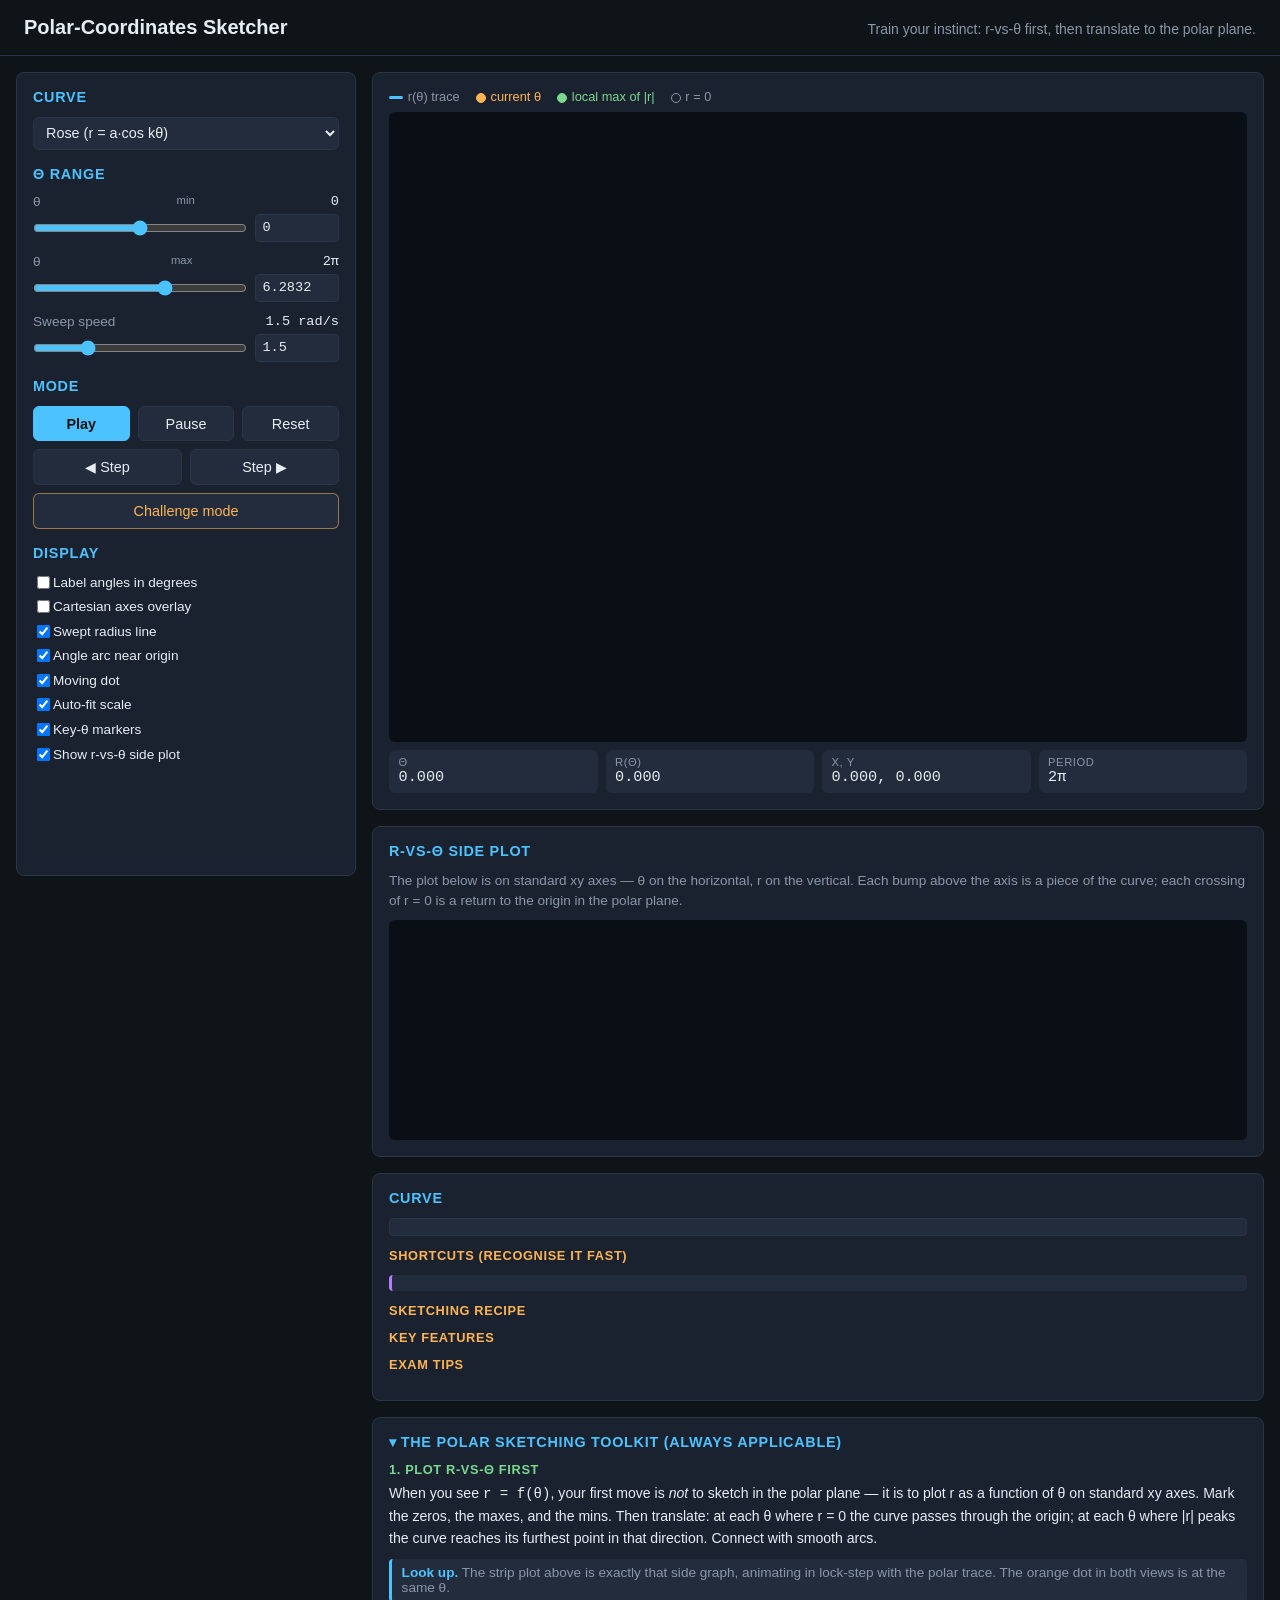
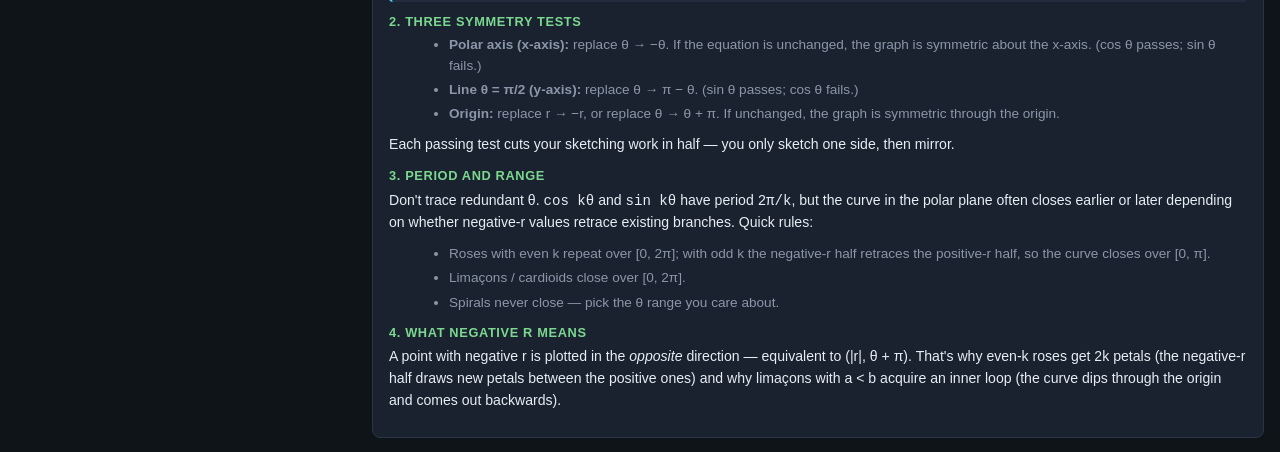
==== commit 92112b23: "Scaffold polar sketcher UI: layout, panels, controls - index.html: sidebar with curve picker, dynami" ====
--- a/index.html
+++ b/index.html
@@ -1,213 +1,209 @@
-<!DOCTYPE html>
+<!doctype html>
 <html lang="en">
 <head>
-<meta charset="UTF-8" />
-<meta name="viewport" content="width=device-width, initial-scale=1.0" />
-<title>Simple Harmonic Motion Simulator</title>
-<link rel="stylesheet" href="style.css" />
+  <meta charset="utf-8" />
+  <meta name="viewport" content="width=device-width, initial-scale=1" />
+  <title>Polar-Coordinates Sketcher</title>
+  <link rel="stylesheet" href="style.css" />
 </head>
 <body>
-<header>
-  <h1>Simple Harmonic Motion Simulator</h1>
-  <div class="subtitle">Spring-mass system with damping, gravity &amp; driving force</div>
-</header>
-
-<div class="layout">
-  <aside class="panel sidebar">
-    <h2>Setup</h2>
-
-    <div class="control">
-      <label>Orientation</label>
-      <div class="segmented" id="orientation">
-        <button data-value="horizontal" class="active">Horizontal</button>
-        <button data-value="vertical">Vertical</button>
-      </div>
-    </div>
-
-    <div class="control">
-      <label>Environment</label>
-      <select id="environment">
-        <option value="vacuum">Vacuum (c = 0)</option>
-        <option value="air" selected>Air (c ≈ 0.05)</option>
-        <option value="water">Water (c ≈ 1.5)</option>
-        <option value="oil">Oil (c ≈ 4.0)</option>
-        <option value="honey">Honey (c ≈ 8.0)</option>
-        <option value="custom">Custom</option>
-      </select>
-    </div>
-
-    <div class="control" id="gravityRow">
-      <label>Gravity g <span class="value" id="gOut">9.81 m/s²</span></label>
-      <div class="dual">
-        <input type="range" id="gRange" min="0" max="25" step="0.01" value="9.81" />
-        <input type="number" id="gNum" step="0.01" value="9.81" inputmode="decimal" />
-      </div>
-    </div>
-
-    <h2>Mass &amp; Initial Conditions</h2>
-
-    <div class="control">
-      <label>Mass m <span class="value" id="mOut">1.00 kg</span></label>
-      <div class="dual">
-        <input type="range" id="mRange" min="0.1" max="5" step="0.05" value="1" />
-        <input type="number" id="mNum" step="0.01" value="1" inputmode="decimal" />
-      </div>
-    </div>
-
-    <div class="control">
-      <label>Initial displacement x₀ <span class="value" id="x0Out">1.00 m</span></label>
-      <div class="dual">
-        <input type="range" id="x0Range" min="-2" max="2" step="0.05" value="1" />
-        <input type="number" id="x0Num" step="0.01" value="1" inputmode="decimal" />
-      </div>
-    </div>
-
-    <div class="control">
-      <label>Initial velocity v₀ <span class="value" id="v0Out">0.00 m/s</span></label>
-      <div class="dual">
-        <input type="range" id="v0Range" min="-5" max="5" step="0.05" value="0" />
-        <input type="number" id="v0Num" step="0.01" value="0" inputmode="decimal" />
-      </div>
-    </div>
-
-    <h2 id="spring1Title">Spring 1 (Left wall)</h2>
-
-    <div class="control">
-      <label>Stiffness k₁ <span class="value" id="k1Out">10.0 N/m</span></label>
-      <div class="dual">
-        <input type="range" id="k1Range" min="0.5" max="100" step="0.1" value="10" />
-        <input type="number" id="k1Num" step="0.1" value="10" inputmode="decimal" />
-      </div>
-    </div>
-
-    <div class="control">
-      <label>Natural length L₁ <span class="value" id="L1Out">1.00 m</span></label>
-      <div class="dual">
-        <input type="range" id="L1Range" min="0.2" max="3" step="0.05" value="1" />
-        <input type="number" id="L1Num" step="0.01" value="1" inputmode="decimal" />
-      </div>
-    </div>
-
-    <h2 id="spring2Title">Spring 2</h2>
-    <div class="control">
-      <label><input type="checkbox" id="spring2Enabled" /> Add second spring (<span id="spring2LocLabel">right wall</span>)</label>
-    </div>
-    <div id="spring2Controls" class="hidden">
-      <div class="control">
-        <label>Stiffness k₂ <span class="value" id="k2Out">10.0 N/m</span></label>
+  <header>
+    <h1>Polar-Coordinates Sketcher</h1>
+    <span class="subtitle">Train your instinct: r-vs-θ first, then translate to the polar plane.</span>
+  </header>
+
+  <div class="layout">
+    <aside class="sidebar panel">
+      <h2>Curve</h2>
+      <div class="control">
+        <select id="curve">
+          <option value="circle">Circle, centred at origin (r = a)</option>
+          <option value="offsetCircle">Off-centre circle (r = 2a·cos θ)</option>
+          <option value="rose" selected>Rose (r = a·cos kθ)</option>
+          <option value="cardioid">Cardioid (r = a(1 + cos θ))</option>
+          <option value="limacon">Limaçon (r = a + b·cos θ)</option>
+          <option value="archimedean">Archimedean spiral (r = a + bθ)</option>
+          <option value="lemniscate">Lemniscate (r² = a²·cos 2θ)</option>
+          <option value="logSpiral">Logarithmic spiral (r = a·e^{bθ})</option>
+        </select>
+      </div>
+
+      <div id="variantRow" class="control hidden">
+        <label>Variant <span class="value" id="variantOut">cos</span></label>
+        <div class="segmented" id="variant">
+          <button data-value="cos" class="active">cos</button>
+          <button data-value="sin">sin</button>
+        </div>
+      </div>
+
+      <div id="paramHost"></div>
+
+      <h2>θ range</h2>
+      <div class="control">
+        <label>θ<sub>min</sub> <span class="value" id="tMinOut">0</span></label>
         <div class="dual">
-          <input type="range" id="k2Range" min="0.5" max="100" step="0.1" value="10" />
-          <input type="number" id="k2Num" step="0.1" value="10" inputmode="decimal" />
-        </div>
-      </div>
-      <div class="control">
-        <label>Natural length L₂ <span class="value" id="L2Out">1.00 m</span></label>
+          <input type="range" id="tMinRange" min="-25.13" max="25.13" step="0.01" value="0" />
+          <input type="number" id="tMinNum" step="0.01" value="0" />
+        </div>
+      </div>
+      <div class="control">
+        <label>θ<sub>max</sub> <span class="value" id="tMaxOut">2π</span></label>
         <div class="dual">
-          <input type="range" id="L2Range" min="0.2" max="3" step="0.05" value="1" />
-          <input type="number" id="L2Num" step="0.01" value="1" inputmode="decimal" />
-        </div>
-      </div>
-    </div>
-
-    <h2>Damping</h2>
-    <div class="control">
-      <label>Coefficient c <span class="value" id="cOut">0.05 N·s/m</span></label>
-      <div class="dual">
-        <input type="range" id="cRange" min="0" max="15" step="0.01" value="0.05" />
-        <input type="number" id="cNum" step="0.01" value="0.05" inputmode="decimal" disabled />
-      </div>
-    </div>
-    <div class="formula" id="dampingFormula">ζ = c / (2√(m·k)) = 0.008</div>
-
-    <h2>Driving Force</h2>
-    <div class="control">
-      <label><input type="checkbox" id="driveEnabled" /> Enable driver</label>
-    </div>
-    <div class="control">
-      <label>Amplitude F₀ <span class="value" id="F0Out">2.00 N</span></label>
-      <div class="dual">
-        <input type="range" id="F0Range" min="0" max="20" step="0.1" value="2" />
-        <input type="number" id="F0Num" step="0.1" value="2" inputmode="decimal" />
-      </div>
-    </div>
-    <div class="control">
-      <label>Frequency ω_d <span class="value" id="wdOut">3.00 rad/s</span></label>
-      <div class="dual">
-        <input type="range" id="wdRange" min="0.1" max="30" step="0.05" value="3" />
-        <input type="number" id="wdNum" step="0.01" value="3" inputmode="decimal" />
-      </div>
-    </div>
-
-    <div class="button-row">
-      <button id="playBtn" class="primary">Pause</button>
-      <button id="resetBtn">Reset</button>
-    </div>
-    <div class="button-row single">
-      <button id="clearTraceBtn">Clear graphs</button>
-    </div>
-
-    <p class="note">
-      Equation of motion: <span class="mono">m·ẍ + c·ẋ + k_eff·x = F₀·cos(ω_d·t)</span>
-    </p>
-  </aside>
-
-  <main class="stage">
-    <div class="panel">
-      <h2>System</h2>
-      <canvas id="sim" width="800" height="300"></canvas>
-      <div class="readout">
-        <div class="item"><div class="k">Time</div><div class="v" id="rTime">0.00 s</div></div>
-        <div class="item"><div class="k">Position</div><div class="v" id="rX">0.00 m</div></div>
-        <div class="item"><div class="k">Velocity</div><div class="v" id="rV">0.00 m/s</div></div>
-        <div class="item"><div class="k">Energy</div><div class="v" id="rE">0.00 J</div></div>
-        <div class="item"><div class="k">k_eff</div><div class="v" id="rKeff">10.0 N/m</div></div>
-        <div class="item"><div class="k">Natural ω₀</div><div class="v" id="rW0">3.16 rad/s</div></div>
-        <div class="item"><div class="k">Period T</div><div class="v" id="rT">1.99 s</div></div>
-        <div class="item"><div class="k">Damping ratio ζ</div><div class="v" id="rZeta">0.008</div></div>
-        <div class="item"><div class="k">Damped ω_d</div><div class="v" id="rWd">3.16 rad/s</div></div>
-        <div class="item"><div class="k">Regime</div><div class="v"><span class="badge under" id="rRegime">Underdamped</span></div></div>
-        <div class="item" id="rDeltaWrap" hidden><div class="k">Gravity stretch Δ</div><div class="v" id="rDelta">0.00 m</div></div>
-      </div>
-    </div>
-
-    <div class="panel">
-      <h2>Time Series</h2>
-      <div class="legend">
-        <span><span class="swatch" style="background:#4cc2ff"></span>Position x(t)</span>
-        <span><span class="swatch" style="background:#ffb454"></span>Velocity ẋ(t) (÷3)</span>
-        <span><span class="swatch dashed" style="background:#ff6b6b"></span>Decay envelope</span>
-      </div>
-      <canvas id="graph" width="800" height="220"></canvas>
-    </div>
-
-    <div class="panel">
-      <h2>Phase Space</h2>
-      <div class="legend">
-        <span><span class="swatch" style="background:#b47cff"></span>(x, ẋ)</span>
-      </div>
-      <canvas id="phase" width="800" height="220"></canvas>
-    </div>
-
-    <div class="panel">
-      <h2>Energy vs Time</h2>
-      <div class="legend">
-        <span><span class="swatch" style="background:#7bd88f"></span>Total mechanical energy E(t) = ½mv² + ½k_eff·x²</span>
-      </div>
-      <canvas id="energy" width="800" height="200"></canvas>
-    </div>
-
-    <div class="panel">
-      <h2>Amplitude vs Driving Frequency</h2>
-      <div class="legend">
-        <span><span class="swatch" style="background:#ff9ad5"></span>A(ω) = F₀ / √((k − mω²)² + (cω)²)</span>
-        <span><span class="swatch dashed" style="background:#4cc2ff"></span>ω₀</span>
-        <span><span class="swatch" style="background:#ffb454"></span>Current ω_d</span>
-      </div>
-      <canvas id="resonance" width="800" height="220"></canvas>
-    </div>
-  </main>
-</div>
-
-<script src="sim.js"></script>
+          <input type="range" id="tMaxRange" min="-25.13" max="25.13" step="0.01" value="6.2832" />
+          <input type="number" id="tMaxNum" step="0.01" value="6.2832" />
+        </div>
+      </div>
+      <div class="control">
+        <label>Sweep speed <span class="value" id="speedOut">1.5 rad/s</span></label>
+        <div class="dual">
+          <input type="range" id="speedRange" min="0.1" max="6" step="0.05" value="1.5" />
+          <input type="number" id="speedNum" step="0.05" value="1.5" />
+        </div>
+      </div>
+
+      <h2>Mode</h2>
+      <div class="button-row triple">
+        <button id="playBtn" class="primary">Play</button>
+        <button id="pauseBtn">Pause</button>
+        <button id="resetBtn">Reset</button>
+      </div>
+      <div class="button-row">
+        <button id="stepBackBtn">◀ Step</button>
+        <button id="stepFwdBtn">Step ▶</button>
+      </div>
+      <div class="button-row single">
+        <button id="challengeBtn" class="warn">Challenge mode</button>
+      </div>
+
+      <h2>Display</h2>
+      <div class="checkbox-row">
+        <input type="checkbox" id="optDegrees" /> <label for="optDegrees">Label angles in degrees</label>
+      </div>
+      <div class="checkbox-row">
+        <input type="checkbox" id="optCartesian" /> <label for="optCartesian">Cartesian axes overlay</label>
+      </div>
+      <div class="checkbox-row">
+        <input type="checkbox" id="optRadius" checked /> <label for="optRadius">Swept radius line</label>
+      </div>
+      <div class="checkbox-row">
+        <input type="checkbox" id="optArc" checked /> <label for="optArc">Angle arc near origin</label>
+      </div>
+      <div class="checkbox-row">
+        <input type="checkbox" id="optDot" checked /> <label for="optDot">Moving dot</label>
+      </div>
+      <div class="checkbox-row">
+        <input type="checkbox" id="optAutofit" checked /> <label for="optAutofit">Auto-fit scale</label>
+      </div>
+      <div class="checkbox-row">
+        <input type="checkbox" id="optMarkers" checked /> <label for="optMarkers">Key-θ markers</label>
+      </div>
+      <div class="checkbox-row">
+        <input type="checkbox" id="optSidePlot" checked /> <label for="optSidePlot">Show r-vs-θ side plot</label>
+      </div>
+    </aside>
+
+    <main class="stage">
+      <section class="panel">
+        <div class="legend">
+          <span><span class="swatch" style="background: var(--accent);"></span>r(θ) trace</span>
+          <span style="color: var(--accent-2);"><span class="swatch dot filled"></span>current θ</span>
+          <span style="color: var(--ok);"><span class="swatch dot filled"></span>local max of |r|</span>
+          <span style="color: var(--muted);"><span class="swatch dot"></span>r = 0</span>
+        </div>
+        <div class="canvas-wrap polar">
+          <canvas id="polar"></canvas>
+          <div class="challenge-overlay hidden" id="challengeOverlay">
+            <div class="title">Sketch this in your head.</div>
+            <div class="body">
+              Read the formula and the r-vs-θ side plot below. Predict petal count, max |r|, where r hits zero,
+              and the symmetry. Then click Reveal to verify.
+            </div>
+            <button id="revealBtn" class="primary">Reveal</button>
+          </div>
+        </div>
+        <div class="hud">
+          <div class="item"><div class="k">θ</div><div class="v" id="hudTheta">0.000</div></div>
+          <div class="item"><div class="k">r(θ)</div><div class="v" id="hudR">0.000</div></div>
+          <div class="item"><div class="k">x, y</div><div class="v" id="hudXY">0.000, 0.000</div></div>
+          <div class="item"><div class="k">Period</div><div class="v" id="hudPeriod">2π</div></div>
+        </div>
+      </section>
+
+      <section class="panel" id="sidePlotPanel">
+        <h2>r-vs-θ side plot</h2>
+        <p style="margin: 0 0 0.5rem 0; font-size: 0.85rem; color: var(--muted); line-height: 1.5;">
+          The plot below is on standard xy axes — θ on the horizontal, r on the vertical. Each bump above the
+          axis is a piece of the curve; each crossing of r = 0 is a return to the origin in the polar plane.
+        </p>
+        <div class="canvas-wrap strip">
+          <canvas id="rTheta"></canvas>
+        </div>
+      </section>
+
+      <section class="panel about-panel">
+        <h2 id="aboutName">Curve</h2>
+        <div class="formula" id="aboutFormula"></div>
+        <p id="aboutDesc"></p>
+
+        <h3>Shortcuts (recognise it fast)</h3>
+        <ul id="aboutShortcuts"></ul>
+
+        <div class="symmetry-line" id="aboutSymmetry"></div>
+
+        <h3>Sketching recipe</h3>
+        <ol id="aboutRecipe"></ol>
+
+        <h3>Key features</h3>
+        <ul id="aboutKey"></ul>
+
+        <h3>Exam tips</h3>
+        <ul id="aboutTips"></ul>
+      </section>
+
+      <details class="panel logic-panel" open>
+        <summary>The polar sketching toolkit (always applicable)</summary>
+
+        <h3>1. Plot r-vs-θ first</h3>
+        <p>
+          When you see <span class="mono">r = f(θ)</span>, your first move is <em>not</em> to sketch in the polar plane —
+          it is to plot r as a function of θ on standard xy axes. Mark the zeros, the maxes, and the mins. Then
+          translate: at each θ where r = 0 the curve passes through the origin; at each θ where |r| peaks the
+          curve reaches its furthest point in that direction. Connect with smooth arcs.
+        </p>
+        <div class="callout"><strong>Look up.</strong> The strip plot above is exactly that side graph, animating in
+          lock-step with the polar trace. The orange dot in both views is at the same θ.</div>
+
+        <h3>2. Three symmetry tests</h3>
+        <ul>
+          <li><strong>Polar axis (x-axis):</strong> replace θ → −θ. If the equation is unchanged, the graph is symmetric about the x-axis. (cos θ passes; sin θ fails.)</li>
+          <li><strong>Line θ = π/2 (y-axis):</strong> replace θ → π − θ. (sin θ passes; cos θ fails.)</li>
+          <li><strong>Origin:</strong> replace r → −r, or replace θ → θ + π. If unchanged, the graph is symmetric through the origin.</li>
+        </ul>
+        <p>Each passing test cuts your sketching work in half — you only sketch one side, then mirror.</p>
+
+        <h3>3. Period and range</h3>
+        <p>
+          Don't trace redundant θ. <span class="mono">cos kθ</span> and <span class="mono">sin kθ</span> have period
+          <span class="mono">2π/k</span>, but the curve in the polar plane often closes earlier or later depending
+          on whether negative-r values retrace existing branches. Quick rules:
+        </p>
+        <ul>
+          <li>Roses with even k repeat over [0, 2π]; with odd k the negative-r half retraces the positive-r half, so the curve closes over [0, π].</li>
+          <li>Limaçons / cardioids close over [0, 2π].</li>
+          <li>Spirals never close — pick the θ range you care about.</li>
+        </ul>
+
+        <h3>4. What negative r means</h3>
+        <p>
+          A point with negative r is plotted in the <em>opposite</em> direction — equivalent to (|r|, θ + π).
+          That's why even-k roses get 2k petals (the negative-r half draws new petals between the positive ones)
+          and why limaçons with a &lt; b acquire an inner loop (the curve dips through the origin and comes out
+          backwards).
+        </p>
+      </details>
+    </main>
+  </div>
+
+  <script src="polar.js"></script>
 </body>
 </html>
--- a/style.css
+++ b/style.css
@@ -64,6 +64,14 @@
   letter-spacing: 0.05em;
 }
 .panel h2:not(:first-child) { margin-top: 1rem; }
+.panel h3 {
+  margin: 0.75rem 0 0.4rem 0;
+  font-size: 0.8rem;
+  font-weight: 600;
+  color: var(--accent-2);
+  text-transform: uppercase;
+  letter-spacing: 0.05em;
+}
 
 .control { margin-bottom: 0.75rem; }
 .control label {
@@ -88,6 +96,13 @@
   margin-right: 0.5rem;
   accent-color: var(--accent);
 }
+.checkbox-row {
+  display: flex;
+  align-items: center;
+  font-size: 0.85rem;
+  color: var(--text);
+  margin-bottom: 0.35rem;
+}
 .dual {
   display: grid;
   grid-template-columns: 1fr 84px;
@@ -104,10 +119,6 @@
   font-size: 0.85rem;
   width: 100%;
   min-width: 0;
-}
-.dual input[type="number"]:disabled {
-  opacity: 0.55;
-  cursor: not-allowed;
 }
 .dual input[type="number"]:focus {
   outline: none;
@@ -154,8 +165,9 @@
   display: grid;
   grid-template-columns: 1fr 1fr;
   gap: 0.5rem;
-  margin-top: 0.75rem;
-}
+  margin-top: 0.5rem;
+}
+.button-row.triple { grid-template-columns: 1fr 1fr 1fr; }
 .button-row.single { grid-template-columns: 1fr; }
 button {
   background: var(--panel-2);
@@ -171,6 +183,8 @@
 button:hover { background: #2d3a50; border-color: var(--accent); }
 button.primary { background: var(--accent); color: #0f1419; border-color: var(--accent); font-weight: 600; }
 button.primary:hover { background: #6dd0ff; }
+button.warn { border-color: rgba(255,180,84,0.55); color: var(--accent-2); }
+button.warn.active { background: var(--accent-2); color: #0f1419; }
 
 .stage {
   display: flex;
@@ -184,41 +198,65 @@
   border-radius: 6px;
 }
 
-.readout {
-  display: grid;
-  grid-template-columns: repeat(auto-fit, minmax(130px, 1fr));
-  gap: 0.5rem;
-  margin-top: 0.75rem;
-}
-.readout .item {
-  background: var(--panel-2);
-  border-radius: 6px;
-  padding: 0.5rem 0.75rem;
-}
-.readout .item .k {
+.canvas-wrap {
+  position: relative;
+}
+.canvas-wrap.polar canvas {
+  aspect-ratio: 1 / 1;
+  max-height: 70vh;
+}
+.canvas-wrap.strip canvas {
+  height: 220px;
+}
+
+.challenge-overlay {
+  position: absolute;
+  inset: 0;
+  background: rgba(15, 20, 25, 0.92);
+  border: 1px dashed var(--accent-2);
+  border-radius: 6px;
+  display: flex;
+  flex-direction: column;
+  align-items: center;
+  justify-content: center;
+  gap: 0.75rem;
+  padding: 1rem;
+  text-align: center;
+}
+.challenge-overlay .title {
+  font-size: 1.05rem;
+  font-weight: 600;
+  color: var(--accent-2);
+}
+.challenge-overlay .body {
+  color: var(--muted);
+  font-size: 0.9rem;
+  max-width: 32ch;
+  line-height: 1.5;
+}
+
+.hud {
+  display: grid;
+  grid-template-columns: repeat(auto-fit, minmax(120px, 1fr));
+  gap: 0.5rem;
+  margin-top: 0.5rem;
+}
+.hud .item {
+  background: var(--panel-2);
+  border-radius: 6px;
+  padding: 0.4rem 0.6rem;
+}
+.hud .item .k {
   font-size: 0.7rem;
   color: var(--muted);
   text-transform: uppercase;
   letter-spacing: 0.05em;
 }
-.readout .item .v {
+.hud .item .v {
   font-family: ui-monospace, "SF Mono", Menlo, monospace;
   font-size: 0.95rem;
   font-variant-numeric: tabular-nums;
 }
-
-.badge {
-  display: inline-block;
-  padding: 0.1rem 0.5rem;
-  border-radius: 999px;
-  font-size: 0.8rem;
-  font-weight: 600;
-  font-family: inherit;
-}
-.badge.undamped { background: #3d4c64; color: #d0d8e5; }
-.badge.under    { background: rgba(76,194,255,0.18);  color: var(--accent); border: 1px solid rgba(76,194,255,0.45); }
-.badge.critical { background: rgba(255,180,84,0.18); color: var(--accent-2); border: 1px solid rgba(255,180,84,0.5); }
-.badge.over     { background: rgba(255,107,107,0.18); color: var(--danger); border: 1px solid rgba(255,107,107,0.5); }
 
 .legend {
   display: flex;
@@ -236,23 +274,81 @@
   margin-right: 0.3rem;
   border-radius: 2px;
 }
-.legend .swatch.dashed {
-  background-image: linear-gradient(to right, currentColor 50%, transparent 50%);
-  background-size: 6px 3px;
-}
-.note {
-  font-size: 0.75rem;
-  color: var(--muted);
-  margin-top: 0.5rem;
-  line-height: 1.4;
-}
+.legend .swatch.dot {
+  width: 10px; height: 10px; border-radius: 50%; border: 1px solid currentColor;
+}
+.legend .swatch.dot.filled { background: currentColor; }
+
 .formula {
+  font-size: 0.95rem;
+  font-family: ui-monospace, "SF Mono", Menlo, monospace;
+  color: var(--text);
+  background: var(--panel-2);
+  border: 1px solid var(--grid);
+  border-radius: 4px;
+  padding: 0.5rem 0.6rem;
+  margin-bottom: 0.75rem;
+}
+
+.about-panel p { margin: 0.4rem 0 0.75rem 0; line-height: 1.5; font-size: 0.9rem; }
+.about-panel ul, .about-panel ol {
+  margin: 0.25rem 0 0.75rem 1.25rem;
+  padding: 0;
+  font-size: 0.88rem;
+  line-height: 1.5;
+}
+.about-panel ul li, .about-panel ol li { margin-bottom: 0.3rem; }
+.about-panel .symmetry-line {
+  font-size: 0.85rem;
+  color: var(--muted);
+  background: var(--panel-2);
+  border-left: 3px solid var(--violet);
+  padding: 0.5rem 0.6rem;
+  border-radius: 4px;
+  margin-bottom: 0.75rem;
+  line-height: 1.5;
+}
+.about-panel .symmetry-line strong { color: var(--violet); }
+
+.logic-panel summary {
+  cursor: pointer;
+  font-weight: 600;
+  color: var(--accent);
+  font-size: 0.9rem;
+  text-transform: uppercase;
+  letter-spacing: 0.05em;
+  list-style: none;
+  margin-bottom: 0.5rem;
+}
+.logic-panel summary::-webkit-details-marker { display: none; }
+.logic-panel summary::before {
+  content: "▾ ";
+  display: inline-block;
+  margin-right: 0.25rem;
+  transition: transform 0.15s;
+}
+.logic-panel:not([open]) summary::before { transform: rotate(-90deg); }
+.logic-panel h3 { color: var(--ok); }
+.logic-panel p { font-size: 0.88rem; line-height: 1.55; margin: 0.25rem 0 0.6rem 0; color: var(--text); }
+.logic-panel ul { margin: 0.25rem 0 0.6rem 1.25rem; font-size: 0.85rem; line-height: 1.5; color: var(--muted); }
+.logic-panel ul li { margin-bottom: 0.25rem; }
+.logic-panel .callout {
+  border-left: 3px solid var(--accent);
+  padding: 0.4rem 0.6rem;
+  background: var(--panel-2);
+  border-radius: 4px;
+  font-size: 0.85rem;
+  color: var(--muted);
+  margin-bottom: 0.6rem;
+}
+.logic-panel .callout strong { color: var(--accent); }
+
+.kbd {
+  display: inline-block;
+  padding: 0.05rem 0.35rem;
+  border-radius: 3px;
+  background: var(--panel-2);
+  border: 1px solid var(--grid);
+  font-family: ui-monospace, "SF Mono", Menlo, monospace;
   font-size: 0.8rem;
-  font-family: ui-monospace, "SF Mono", Menlo, monospace;
-  color: var(--muted);
-  background: var(--panel-2);
-  border: 1px solid var(--grid);
-  border-radius: 4px;
-  padding: 0.35rem 0.5rem;
-  margin-bottom: 0.75rem;
-}
+}
